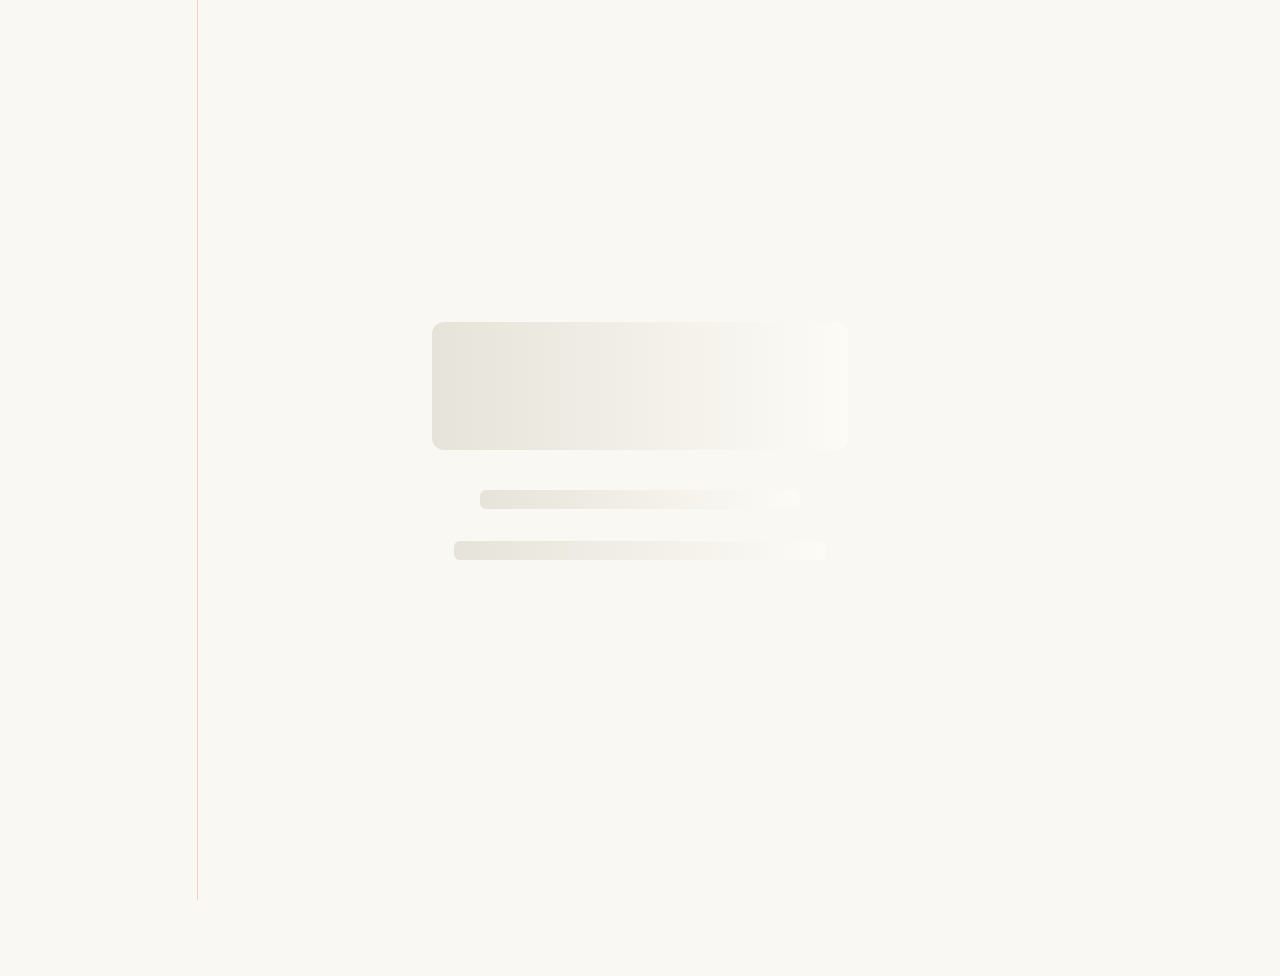
==== index.html @ f5a2da5c "Add files via upload" ====
<!doctype html>
<html lang="fr">
<head>
<meta charset="utf-8">
<meta name="viewport" content="width=device-width, initial-scale=1, viewport-fit=cover">
<title>District Tala-Tala — Statistiques</title>
<meta name="theme-color" content="#021c9d">
<meta name="description" content="Rapports et statistiques du district de Tala-Tala, champ apostolique de Kinshasa-Centre 2">
<meta http-equiv="Content-Security-Policy" content="default-src 'self'; script-src 'self' 'unsafe-inline'; style-src 'self' 'unsafe-inline'; img-src 'self' data: blob:; font-src 'self'; connect-src 'self' https://kpdyowuhxekajsbnormp.supabase.co; object-src 'none'; base-uri 'self'; form-action 'self'">
<link rel="manifest" href="manifest.webmanifest">
<link rel="icon" href="icons/icon-192.png" type="image/png">
<link rel="apple-touch-icon" href="icons/apple-touch-icon.png">
<link rel="stylesheet" href="styles.css">
</head>
<body>
<div id="app">
  <main class="center" aria-busy="true">
    <div class="skeleton hero" style="width:min(26rem,90vw);margin-bottom:1rem;"></div>
    <div class="skeleton line" style="width:min(20rem,80vw);"></div>
    <div class="skeleton line short"></div>
  </main>
</div>
<div id="toast" class="toast" role="status" aria-live="polite"></div>
<noscript><p style="padding:1rem">Cette application nécessite JavaScript.</p></noscript>

<script defer src="config.js"></script>
<script defer src="js/stats.js"></script>
<script defer src="js/chart.js"></script>
<script defer src="js/schedule.js"></script>
<script defer src="js/pdf.js"></script>
<script defer src="js/api.js"></script>
<script defer src="js/store.js"></script>
<script defer src="js/ui.js"></script>
<script defer src="js/data.js"></script>
<script defer src="js/app.js"></script>

<script>
  window.__loadPdfLib = function () {
    if (window.PDFLib) return Promise.resolve(window.PDFLib);
    return new Promise((resolve, reject) => {
      const s = document.createElement('script');
      s.src = 'vendor/pdf-lib.min.js';
      s.onload = () => resolve(window.PDFLib);
      s.onerror = reject;
      document.head.appendChild(s);
    });
  };
</script>
</body>
</html>
---- styles.css ----
/* ==========================================================================
   District de Tala-Tala — identité « Registre Vivant » (v16)
   Refonte : papier chaud, filets sérifs, cachet, graphs SVG.
   Corrections P0/P1 : focus visible, contraste, typographie sobre, skeletons.
   ========================================================================== */

:root {
  /* Fonds — papier chaud au lieu de bleu froid */
  --paper: #faf8f2;
  --card: #ffffff;
  --card-tint: #fdfbf6;

  /* Encre */
  --ink: #0b1a3f;
  --ink-2: #2a3758;
  --muted: #5e6a85;

  /* Marque */
  --navy: #021c9d;
  --navy-deep: #040a24;
  --sky: #009bfe;
  --sky-soft: #e6f4ff;
  --red: #d4001f;

  /* Filets chauds */
  --rule: #e6e3da;
  --rule-strong: #c9c5b8;
  --rule-margin: #d97a7a;

  /* États */
  --good: #0f6b3a; --good-bg: #e4f4eb;
  --warn: #8a4b00; --warn-bg: #fcefd6;
  --bad: #b3001b; --bad-bg: #fde5e8;
  --info: #0b3a9e; --info-bg: #e2ebff;

  --serif: "Noto Serif", "Droid Serif", Georgia, "Times New Roman", serif;
  --sans: "Noto Sans", Roboto, system-ui, -apple-system, "Segoe UI", sans-serif;

  --r: 6px;
  --r-lg: 12px;
  --focus: 0 0 0 3px rgba(0, 155, 254, .55);
  --lift: 0 1px 0 rgba(12, 22, 56, .04), 0 14px 32px -18px rgba(2, 28, 157, .28);
  --stamp: rgba(2, 28, 157, 0.85);
  color-scheme: light;
}

@media (prefers-color-scheme: dark) {
  :root:not([data-theme="light"]) {
    --paper: #0a0c18;
    --card: #111528;
    --card-tint: #13182c;
    --ink: #eef2fc;
    --ink-2: #c5cee6;
    --muted: #9aa8c9;
    --navy: #1f44b8;
    --navy-deep: #040a24;
    --sky: #3fb3ff;
    --sky-soft: #152a44;
    --red: #ff5a5a;
    --rule: #1c2038;
    --rule-strong: #2c3350;
    --rule-margin: #8b3a3a;
    --good: #8ff0b4; --good-bg: #0f3223;
    --warn: #ffd27a; --warn-bg: #3a2a0c;
    --bad: #ff9aa6; --bad-bg: #3f1420;
    --info: #a9ccff; --info-bg: #13294f;
    --lift: none;
    color-scheme: dark;
  }
}

/* Contraste renforcé pour les utilisateurs qui le demandent */
@media (prefers-contrast: more) {
  :root { --rule: #b8b3a4; --rule-strong: #8a8474; --muted: #3a4260; }
  .card { border-width: 2px; }
  .btn { border-width: 2px; }
}

/* ---------- Base ---------- */
* { box-sizing: border-box; }
html, body { margin: 0; }

body {
  background: var(--paper);
  color: var(--ink);
  font: 16px/1.55 var(--sans);
  -webkit-font-smoothing: antialiased;
  padding-bottom: calc(76px + env(safe-area-inset-bottom, 0px));
}

h1, h2, h3 { margin: 0 0 .5rem; line-height: 1.2; text-wrap: balance; }
h1 { font: 600 2rem/1.15 var(--serif); letter-spacing: -.01em; }
h2 { font: 600 1.55rem/1.2 var(--serif); letter-spacing: -.005em; }
h3 { font: 600 1.05rem/1.3 var(--sans); margin-top: 1.1rem; }
p { margin: .25rem 0 .6rem; }

p, .kv .v, .ri-main strong, .hint {
  font-variant-numeric: oldstyle-nums proportional-nums;
}
table, .money strong, .num, .tile .num { font-variant-numeric: lining-nums tabular-nums; }

.muted { color: var(--muted); font-size: .92rem; }
.hint { color: var(--muted); font-size: .86rem; margin: .3rem 0 0; }
.box { background: var(--info-bg); border-radius: var(--r); padding: .7rem .9rem; border-left: 3px solid var(--navy); }
.box.good { background: var(--good-bg); border-left-color: var(--good); color: var(--ink); }
.foot { color: var(--muted); font-size: .85rem; text-align: center; max-width: 36rem; margin: 1.25rem auto 0; }
.sub { color: var(--muted); margin: 0 0 1.1rem; }

:focus-visible { outline: none; box-shadow: var(--focus); }
main:focus { outline: 2px dashed var(--sky); outline-offset: -8px; border-radius: 4px; }
main:focus:not(:focus-visible) { outline: none; }

.skip {
  position: absolute; left: -9999px; top: 0; z-index: 50;
  background: var(--navy); color: #fff; padding: .55rem .9rem;
  border-radius: 0 0 var(--r) 0; text-decoration: none; font-weight: 600;
}
.skip:focus { left: 0; outline: 3px solid var(--sky); outline-offset: 2px; }

.req { color: var(--red); font-weight: 700; }
.legend-note { color: var(--muted); font-size: .86rem; margin: .2rem 0 0; }

.sr-only {
  position: absolute !important;
  width: 1px; height: 1px;
  padding: 0; margin: -1px; overflow: hidden;
  clip: rect(0, 0, 0, 0); white-space: nowrap; border: 0;
}

/* ---------- En-tête ---------- */
header.top {
  position: sticky; top: 0; z-index: 5;
  background: var(--navy); color: #fff;
  display: flex; align-items: center; justify-content: space-between;
  gap: .6rem; flex-wrap: wrap;
  padding: .6rem max(16px, env(safe-area-inset-right, 0px)) .6rem max(16px, env(safe-area-inset-left, 0px));
  padding-top: calc(.6rem + env(safe-area-inset-top, 0px));
  box-shadow: 0 1px 0 rgba(255, 255, 255, .08), 0 6px 18px -12px rgba(2, 28, 157, .6);
}
.brand { display: flex; align-items: center; gap: .65rem; min-width: 0; }
.brand img { border-radius: 8px; background: #fff; padding: 2px; width: 36px; height: 36px; flex-shrink: 0; }
.brand span { font: 600 1.15rem/1.1 var(--serif); letter-spacing: .005em; white-space: nowrap; }
.brand span small { display: block; font: 400 .72rem/1.3 var(--sans); opacity: .78; letter-spacing: .01em; }
.login-logo { display: block; width: min(13rem, 70%); height: auto; margin: 0 0 1.25rem; background: #fff; border-radius: var(--r-lg); padding: .5rem; }
.top-right { display: flex; align-items: center; gap: .35rem; flex-wrap: wrap; }
header.top .btn.ghost { color: #fff; border-color: rgba(255, 255, 255, .42); background: transparent; }
header.top .btn.ghost:hover { background: rgba(255, 255, 255, .1); }
.pill { font-size: .74rem; font-weight: 600; padding: .2rem .6rem; border-radius: 999px; background: rgba(255, 255, 255, .14); display: inline-flex; align-items: center; gap: .35rem; }
.pill::before { content: ""; width: .5rem; height: .5rem; border-radius: 50%; background: #7dffb0; }
.pill.off { background: #ffe9a8; color: #4d3200; }
.pill.off::before { background: #b87300; }

/* ---------- Structure ---------- */
main {
  max-width: 60rem; margin: 0 auto;
  padding: 1rem max(16px, env(safe-area-inset-right, 0px)) 1.25rem max(16px, env(safe-area-inset-left, 0px));
  display: flex; flex-direction: column; gap: 1rem;
  position: relative;
}
main.center { min-height: 100vh; justify-content: center; align-items: center; }

@media (min-width: 900px) {
  main::before {
    content: "";
    position: absolute;
    top: 0; bottom: 0;
    left: calc(50% - 30rem + 2.3rem);
    width: 1px;
    background: var(--rule-margin);
    opacity: .3;
    pointer-events: none;
  }
}

.card {
  background: var(--card);
  border: 1px solid var(--rule);
  border-radius: var(--r-lg);
  padding: 1.1rem 1.15rem;
  box-shadow: var(--lift);
  min-width: 0;
  position: relative;
}
.card.alert { border-color: var(--warn); background: var(--warn-bg); box-shadow: none; }
.card.login { width: min(26rem, 100%); border: none; box-shadow: none; background: transparent; padding: 0; }

.title-row {
  display: flex; align-items: flex-end; justify-content: space-between;
  gap: .6rem; flex-wrap: wrap;
  border-bottom: 1px solid var(--rule);
  padding-bottom: .6rem;
}
.title-row h2 { margin: 0; }
.chips { display: flex; gap: .4rem; flex-wrap: wrap; }
.row { display: flex; gap: .55rem; flex-wrap: wrap; }
.row.end { justify-content: flex-end; }

/* ---------- Boutons ---------- */
.btn {
  font: 600 .95rem/1 var(--sans);
  min-height: 46px; padding: .7rem 1.05rem;
  border-radius: var(--r);
  border: 1px solid var(--rule-strong);
  background: var(--card); color: var(--ink);
  cursor: pointer;
  transition: background .15s ease, border-color .15s ease, color .15s ease,
              transform .1s ease, box-shadow .15s ease;
}
.btn:hover { border-color: var(--navy); color: var(--navy); }
.btn:active { transform: translateY(1px); }
.btn.small { min-height: 38px; padding: .45rem .75rem; font-size: .88rem; }
.btn.primary { background: var(--navy); border-color: var(--navy); color: #fff; }
.btn.primary:hover { background: var(--navy-deep); border-color: var(--navy-deep); color: #fff; }
@media (prefers-color-scheme: dark) {
  :root:not([data-theme="light"]) .btn.primary:hover { background: #5585e6; border-color: #5585e6; }
}
.btn.warn { background: var(--warn-bg); border-color: var(--warn); color: var(--warn); }
.btn.danger { background: var(--bad); border-color: var(--bad); color: #fff; }
.btn.danger:hover { color: #fff; filter: brightness(1.08); }
.btn.ghost { background: transparent; border-color: transparent; color: var(--navy); }
.btn.ghost:hover { background: var(--info-bg); border-color: transparent; color: var(--navy); }
@media (prefers-color-scheme: dark) {
  :root:not([data-theme="light"]) .btn.ghost { color: var(--sky); }
  :root:not([data-theme="light"]) .btn.ghost:hover { background: rgba(63, 179, 255, .12); color: var(--sky); }
}
.btn.block { width: 100%; }
.btn:disabled { opacity: .5; cursor: default; }

.linklike {
  background: none; border: none; color: var(--navy);
  font: 600 .95rem var(--sans); padding: .5rem 0;
  cursor: pointer; text-align: left; text-decoration: underline;
  text-underline-offset: 3px;
}
@media (prefers-color-scheme: dark) { :root:not([data-theme="light"]) .linklike { color: var(--sky); } }
.linklike.back {
  text-decoration: none; display: inline-flex; align-items: center;
  gap: .35rem; color: var(--muted); font-weight: 500;
}
.linklike.back:hover { color: var(--navy); }
.linklike.back::before {
  content: ""; width: .5rem; height: .5rem;
  border-left: 2px solid currentColor; border-bottom: 2px solid currentColor;
  transform: rotate(45deg); margin-right: .3rem;
}

/* ---------- Formulaires ---------- */
.field { display: flex; flex-direction: column; gap: .3rem; margin-bottom: .85rem; min-width: 0; }
.field[hidden] { display: none; }
label, legend { font-weight: 600; font-size: .9rem; color: var(--ink-2); }
input, select, textarea {
  font: 400 1rem/1.4 var(--sans);
  padding: .6rem .7rem;
  border: 1px solid var(--rule-strong);
  border-radius: var(--r);
  background: var(--card); color: var(--ink);
  width: 100%; min-height: 46px; min-width: 0;
  transition: border-color .15s ease, box-shadow .15s ease;
  font-variant-numeric: lining-nums tabular-nums;
}
input:hover, select:hover, textarea:hover { border-color: var(--muted); }
input:focus, select:focus, textarea:focus { border-color: var(--sky); outline: none; box-shadow: var(--focus); }
input::placeholder, textarea::placeholder { color: #7a86a3; }
fieldset { border: none; border-top: 1px solid var(--rule); padding: .8rem 0 .2rem; margin: 0 0 .9rem; min-width: 0; }
fieldset legend { padding: 0; margin-bottom: .45rem; }
.grid2 { display: grid; grid-template-columns: repeat(auto-fit, minmax(10.5rem, 1fr)); gap: .2rem .8rem; }
.subrow { display: grid; grid-template-columns: repeat(auto-fit, minmax(8rem, 1fr)) auto; gap: .45rem; margin-bottom: .5rem; align-items: center; }
.filters { display: grid; grid-template-columns: repeat(auto-fit, minmax(11rem, 1fr)); gap: .4rem .7rem; }
.filters .field { margin-bottom: 0; }
.actions { display: flex; gap: .55rem; flex-wrap: wrap; margin-top: .6rem; }
.actions .btn { flex: 1 1 10rem; }
.msg { padding: .6rem .8rem; border-radius: var(--r); background: var(--info-bg); font-size: .95rem; }
.msg.good { background: var(--good-bg); }
.msg.bad { background: var(--bad-bg); }
.error { color: var(--bad); font-size: .9rem; }

/* ---------- Formulaire d'activité ---------- */
.form-head { display: flex; flex-direction: column; gap: .2rem; border-bottom: 1px solid var(--rule); padding-bottom: .7rem; margin-bottom: .4rem; }
.form-head h2 { margin: 0; }
.form-section { border-top: 1px solid var(--rule); padding-top: 1rem; margin-top: .8rem; display: flex; flex-direction: column; }
.form-sec-head { display: flex; align-items: baseline; gap: .6rem; margin-bottom: .75rem; }
.form-sec-head h3 { margin: 0; font: 600 1.15rem/1.2 var(--serif); color: var(--ink); }
.step-no { font: 600 1.35rem/1 var(--serif); color: var(--navy); min-width: 1.1rem; font-variant-numeric: lining-nums; }
@media (prefers-color-scheme: dark) { :root:not([data-theme="light"]) .step-no { color: var(--sky); } }
.form-actions {
  position: sticky; bottom: calc(70px + env(safe-area-inset-bottom, 0px));
  background: var(--card); margin: .8rem -1.15rem -1.1rem;
  padding: .8rem 1.15rem;
  border-top: 1px solid var(--rule);
  border-radius: 0 0 var(--r-lg) var(--r-lg);
  z-index: 4;
}
.form-actions .btn { flex: 1 1 9rem; }
.card.form { padding-bottom: 0; }

.form-progress { margin: 0 0 .6rem; }
.form-progress ol {
  display: flex; gap: .35rem; list-style: none; padding: 0; margin: 0;
}
.form-progress li {
  flex: 1; font-size: .72rem; color: var(--muted);
  padding-top: .4rem;
  border-top: 3px solid var(--rule);
  transition: border-color .2s ease, color .2s ease;
}
.form-progress li[aria-current="step"] {
  color: var(--navy); font-weight: 700; border-top-color: var(--navy);
}
.form-progress li.done { color: var(--ink-2); border-top-color: var(--sky); }
@media (max-width: 560px) {
  .form-progress li { font-size: 0; overflow: hidden; text-overflow: ellipsis; }
  .form-progress li::after { content: attr(data-num); font-size: .72rem; }
}

/* ---------- États ---------- */
.chip { display: inline-flex; align-items: center; gap: .4rem; font-size: .8rem; font-weight: 600; white-space: nowrap; color: var(--muted); padding: 0; background: none; }
.chip::before { content: ""; width: .48rem; height: .48rem; border-radius: 50%; background: currentColor; flex-shrink: 0; }
.chip.good { color: var(--good); }
.chip.warn { color: var(--warn); }
.chip.bad { color: var(--bad); }
.chip.info { color: var(--info); }
@media (prefers-color-scheme: dark) { :root:not([data-theme="light"]) .chip.info { color: #9cc6ff; } }

/* ---------- Listes ---------- */
.list { display: flex; flex-direction: column; border-top: 1px solid var(--rule); }
.row-item {
  display: flex; justify-content: space-between; gap: 1rem;
  text-align: left; width: 100%; font: inherit; color: inherit;
  background: transparent; border: none;
  border-bottom: 1px solid var(--rule);
  border-radius: 0;
  padding: .95rem .5rem; margin: 0 -.5rem;
  cursor: pointer; align-items: flex-start;
  transition: background .15s ease;
}
.row-item:hover { background: var(--card-tint); }
.row-item.static { cursor: default; }
.row-item.static:hover { background: transparent; }
.ri-main { display: flex; flex-direction: column; min-width: 0; gap: .1rem; }
.ri-main strong { font-weight: 600; font-size: 1.02rem; }
.ri-side { display: flex; flex-direction: column; gap: .3rem; align-items: flex-end; flex-shrink: 0; }

/* ---------- Accueil ---------- */
.hero {
  background: var(--navy); color: #fff;
  margin: -1rem calc(-1 * max(16px, env(safe-area-inset-right, 0px))) 0 calc(-1 * max(16px, env(safe-area-inset-left, 0px)));
  padding: 1.6rem max(16px, env(safe-area-inset-right, 0px)) 1.4rem max(16px, env(safe-area-inset-left, 0px));
  animation: rise .55s cubic-bezier(.2, .7, .2, 1) both;
}
.hero h2 { color: #fff; font-size: 1.85rem; margin: 0; }
.hero .muted { color: rgba(255, 255, 255, .78); margin: .15rem 0 0; }
.hero .month { font: 400 1rem/1.4 var(--sans); color: rgba(255, 255, 255, .85); margin: 1.2rem 0 .1rem; }
@keyframes rise { from { opacity: 0; transform: translateY(8px); } to { opacity: 1; transform: none; } }

.hero h2.welcome-dropcap::first-letter {
  float: left;
  font: 700 3.2rem/0.85 var(--serif);
  color: #fff;
  margin: .15rem .4rem 0 0;
}

.money {
  display: grid; grid-template-columns: repeat(auto-fit, minmax(10rem, 1fr));
  margin-top: .9rem;
  border-top: 1px solid rgba(255, 255, 255, .22);
}
.money > div { padding: .85rem 0 .2rem; border-right: 1px solid rgba(255, 255, 255, .16); padding-right: .8rem; }
.money > div:last-child { border-right: none; }
.money .lbl { display: block; color: rgba(255, 255, 255, .78); font-size: .84rem; margin-bottom: .15rem; }
.money strong { font: 600 1.7rem/1.1 var(--serif); letter-spacing: -.01em; }

/* ---------- Chiffres / tuiles ---------- */
.tiles { display: flex; flex-direction: column; border-top: 1px solid var(--rule); }
.tile {
  font: inherit; color: inherit; background: transparent;
  border: none; border-bottom: 1px solid var(--rule); border-radius: 0;
  padding: .85rem .5rem; margin: 0 -.5rem;
  display: flex; flex-direction: row; justify-content: space-between;
  align-items: baseline; gap: 1rem; cursor: pointer; text-align: left;
  transition: background .15s ease;
}
.tile:hover { background: var(--card-tint); }
.tile .num { font: 600 1.6rem/1 var(--serif); color: var(--navy); order: 2; }
@media (prefers-color-scheme: dark) { :root:not([data-theme="light"]) .tile .num { color: var(--sky); } }
.tile .lbl { color: var(--ink-2); font-size: 1rem; order: 1; }

/* ---------- Fiche ---------- */
.kv { display: grid; grid-template-columns: minmax(8.5rem, 11rem) 1fr; gap: .8rem; padding: .55rem 0; border-bottom: 1px solid var(--rule); }
.kv:last-child { border-bottom: none; }
.kv .k { color: var(--muted); font-size: .92rem; }
.kv .v { min-width: 0; overflow-wrap: anywhere; }
.card h3 { font: 600 1.1rem/1.2 var(--serif); margin: 0 0 .5rem; }

.card.is-validated { position: relative; }
.card.is-validated .stamp {
  position: absolute;
  top: 1rem; right: 1rem;
  width: 5rem; height: 5rem;
  transform: rotate(-12deg);
  opacity: .82;
  mix-blend-mode: multiply;
  pointer-events: none;
  color: var(--navy);
}
@media (prefers-color-scheme: dark) {
  :root:not([data-theme="light"]) .card.is-validated .stamp {
    color: var(--sky); opacity: .7; mix-blend-mode: screen;
  }
}

/* ---------- Tableaux ---------- */
.tabs { display: flex; gap: .4rem; flex-wrap: wrap; border-bottom: 1px solid var(--rule); padding-bottom: .6rem; }
.tabs button {
  font: 600 .9rem var(--sans);
  padding: .45rem .85rem;
  border-radius: 999px; border: 1px solid var(--rule-strong);
  background: var(--card); color: var(--ink-2);
  cursor: pointer; min-height: 40px;
  transition: background .15s ease, color .15s ease, border-color .15s ease;
}
.tabs button.active { background: var(--navy); border-color: var(--navy); color: #fff; }
.tabs button:hover { border-color: var(--navy); }
.scroll { overflow-x: auto; -webkit-overflow-scrolling: touch; }
table { border-collapse: collapse; width: 100%; font-size: .93rem; }
th, td { padding: .6rem .6rem; border-bottom: 1px solid var(--rule); text-align: right; white-space: nowrap; }
th { font-weight: 600; }
thead th { color: var(--muted); font-size: .8rem; font-weight: 600; border-bottom: 1px solid var(--rule-strong); }
th:first-child, td:first-child { text-align: left; white-space: normal; }
tr.total th, tr.total td { border-top: 2px solid var(--navy); border-bottom: none; font: 600 1rem var(--serif); padding-top: .8rem; }

/* ---------- Graphiques SVG ---------- */
.charts {
  display: grid;
  grid-template-columns: 1fr;
  gap: 1rem;
}
.chart-card {
  background: var(--card);
  border: 1px solid var(--rule);
  border-radius: var(--r-lg);
  padding: 1rem 1.15rem;
  box-shadow: var(--lift);
}
.chart-card h3 {
  font: 600 1.15rem/1.2 var(--serif);
  margin: 0 0 .25rem;
  color: var(--ink);
}
.chart-card .chart-sub {
  color: var(--muted);
  font-size: .84rem;
  margin: 0 0 .75rem;
}
.chart-line, .chart-bar, .chart-stack {
  width: 100%;
  height: auto;
  display: block;
}
.chart-line text, .chart-bar text, .chart-stack text {
  font-family: var(--sans);
}
.chart-line text.axis, .chart-bar text.axis {
  fill: var(--muted);
  font-family: var(--serif);
}
.chart-legend {
  list-style: none; padding: 0; margin: .6rem 0 0;
  display: flex; flex-wrap: wrap; gap: .9rem;
  font-size: .84rem; color: var(--ink-2);
}
.chart-legend li { display: inline-flex; align-items: center; gap: .4rem; }
.chart-legend li span {
  display: inline-block; width: .8rem; height: .8rem;
  border-radius: 2px;
}
@media (min-width: 900px) {
  .charts.two { grid-template-columns: 1fr 1fr; }
}

/* ---------- Squelettes ---------- */
.skeleton {
  background: linear-gradient(90deg, var(--rule) 0%, var(--card-tint) 50%, var(--rule) 100%);
  background-size: 200% 100%;
  animation: shimmer 1.4s infinite linear;
  border-radius: var(--r);
}
@keyframes shimmer { to { background-position: -200% 0; } }
.skeleton.hero { height: 8rem; border-radius: var(--r-lg); }
.skeleton.line { height: 1.2rem; margin: .5rem 0; }
.skeleton.line.short { width: 40%; }
.skeleton.list-item { height: 3rem; margin-bottom: .5rem; }

/* ---------- États vides ---------- */
.empty {
  padding: 2.5rem 1rem;
  text-align: center;
  border-top: 1px solid var(--rule);
  border-bottom: 1px solid var(--rule);
}
.empty-quote {
  font: 400 1.35rem/1.35 var(--serif);
  font-style: italic;
  color: var(--ink-2);
  max-width: 28rem;
  margin: 0 auto .8rem;
}
.empty-sub {
  color: var(--muted);
  font-size: .95rem;
  margin: 0 auto 1rem;
  max-width: 30rem;
}
.empty .btn { margin-top: .3rem; }

/* ---------- Navigation basse ---------- */
nav.bottom {
  position: fixed; bottom: 0; left: 0; right: 0;
  background: var(--card); border-top: 1px solid var(--rule);
  display: flex; justify-content: center; gap: .1rem; z-index: 6;
  padding: .2rem max(6px, env(safe-area-inset-right, 0px)) calc(.2rem + env(safe-area-inset-bottom, 0px)) max(6px, env(safe-area-inset-left, 0px));
  box-shadow: 0 -10px 24px -22px rgba(2, 28, 157, .5);
}
nav.bottom button {
  flex: 1 1 0; max-width: 9.5rem;
  font: 500 .72rem/1.15 var(--sans);
  display: flex; flex-direction: column; align-items: center; justify-content: center;
  gap: .2rem; background: none; border: none; color: var(--muted);
  padding: .55rem .1rem .45rem; min-height: 52px; cursor: pointer;
  position: relative; border-radius: 0;
  transition: color .15s ease;
}
nav.bottom button::before {
  content: ""; position: absolute; top: -1px; left: 28%; right: 28%;
  height: 3px; border-radius: 0 0 3px 3px; background: transparent;
  transition: background .2s ease;
}
nav.bottom button.active { color: var(--navy); font-weight: 700; }
nav.bottom button.active::before { background: var(--navy); }
@media (prefers-color-scheme: dark) {
  :root:not([data-theme="light"]) nav.bottom button.active { color: var(--sky); }
  :root:not([data-theme="light"]) nav.bottom button.active::before { background: var(--sky); }
}
nav.bottom .ni { display: block; line-height: 0; }
nav.bottom button.active .ni svg { stroke-width: 2.2; }

/* ---------- Mot de passe ---------- */
.pw-wrap { display: flex; gap: .4rem; align-items: stretch; }
.pw-wrap input { flex: 1 1 auto; min-width: 0; }
.pw-toggle {
  min-height: 46px; padding: 0 .75rem; border-radius: var(--r);
  border: 1px solid var(--rule-strong); background: var(--card); color: var(--navy);
  font: 600 .86rem var(--sans); cursor: pointer; white-space: nowrap;
}
@media (prefers-color-scheme: dark) { :root:not([data-theme="light"]) .pw-toggle { color: var(--sky); } }
.pw-toggle:hover { border-color: var(--navy); }

/* ---------- Superpositions ---------- */
.overlay { position: fixed; inset: 0; background: rgba(4, 10, 36, .6); display: flex; align-items: center; justify-content: center; padding: 1rem; z-index: 20; }
.dialog {
  background: var(--card); color: var(--ink);
  border-radius: var(--r-lg); padding: 1.2rem;
  width: min(28rem, 100%); display: flex; flex-direction: column; gap: .75rem;
  border: 1px solid var(--rule);
  box-shadow: 0 30px 60px -20px rgba(2, 28, 157, .5);
}
.dialog p { font: 400 1.02rem/1.5 var(--sans); margin: 0; }
.toast {
  position: fixed; left: 50%; bottom: calc(86px + env(safe-area-inset-bottom, 0px));
  transform: translate(-50%, 16px); opacity: 0; pointer-events: none;
  background: var(--navy-deep); color: #fff;
  padding: .7rem 1.1rem; border-radius: var(--r);
  max-width: min(92vw, 28rem);
  z-index: 30;
  transition: opacity .2s ease, transform .2s cubic-bezier(.34, 1.56, .64, 1);
  box-shadow: 0 14px 30px -12px rgba(2, 28, 157, .6);
  font-size: .95rem;
}
.toast.show { opacity: 1; transform: translate(-50%, 0); }
.toast.bad { background: var(--bad); }
.toast.good { background: #0d5c35; color: #fff; }

/* ---------- Connexion ---------- */
.auth { min-height: 100vh; width: 100%; display: flex; flex-direction: column; }
.auth-brand {
  background: var(--navy); color: #fff;
  padding: 2.2rem 1.5rem 1.8rem;
  display: flex; flex-direction: column; align-items: flex-start;
}
.auth-brand .login-logo { margin: 0 0 1.2rem; }
.auth-brand h1 { color: #fff; font-size: 1.9rem; margin: 0; }
.auth-brand .place { margin: .35rem 0 0; font-size: .98rem; color: rgba(255, 255, 255, .84); }
.auth-form { padding: 1.6rem 1.5rem 1.4rem; display: flex; flex-direction: column; align-items: center; flex: 1; }
.auth-form .card.login { width: min(26rem, 100%); }
.auth-form .card.login h2 { font-size: 1.35rem; margin: 0 0 .25rem; }

@media (min-width: 900px) {
  .auth { flex-direction: row; }
  .auth-brand { flex: 0 0 44%; justify-content: center; padding: 3rem 4rem; min-height: 100vh; }
  .auth-brand h1 { font-size: 2.6rem; }
  .auth-brand .login-logo { width: 15rem; }
  .auth-form { flex: 1; justify-content: center; padding: 3rem 2rem; }
}

/* ---------- Grand écran ---------- */
@media (min-width: 900px) {
  h1 { font-size: 2.4rem; }
  h2 { font-size: 1.8rem; }
  .hero h2 { font-size: 2.3rem; }
  main { padding-top: 1.6rem; }
  .hero { padding-top: 2.2rem; padding-bottom: 1.8rem; }
  .money strong { font-size: 2.2rem; }
  .row-item { padding: 1.05rem .6rem; }
  .hero {
    margin-left: calc(50% - 50vw);
    margin-right: calc(50% - 50vw);
    padding-left: calc(50vw - 29rem);
    padding-right: calc(50vw - 29rem);
  }
}

@media (max-width: 560px) {
  .brand span small { display: none; }
  .money { grid-template-columns: 1fr; }
  .money > div {
    border-right: none; padding: .7rem 0 .6rem;
    border-bottom: 1px solid rgba(255, 255, 255, .16);
    display: flex; justify-content: space-between; align-items: baseline; gap: 1rem;
  }
  .money > div:last-child { border-bottom: none; }
  .money .lbl { margin: 0; }
  .money strong { font-size: 1.45rem; }
}

/* ---------- Impression ---------- */
@media print {
  header.top, nav.bottom, .actions, .filters, .toast { display: none !important; }
  body { background: #fff; color: #000; padding: 0; }
  .card { border: none; box-shadow: none; }
}

/* ---------- Réduction des animations ---------- */
@media (prefers-reduced-motion: reduce) {
  *, *::before, *::after {
    animation-duration: .01ms !important;
    animation-iteration-count: 1 !important;
    transition-duration: .01ms !important;
  }
  .hero { animation: none; }
  .skeleton { animation: none; background: var(--rule); }
}
/* ---- v16 : rappel du service divin (accueil des communautés) ---- */
.card.service { border-left: 4px solid var(--navy); }
.card.service h3 { margin: 0 0 .25rem; }
.card.service p { margin: 0 0 .75rem; }
.card.service.ok { border-left-color: var(--good); background: var(--good-bg); }
.card.service.ok p { margin: 0; }
.card.service.late { border-left-color: var(--bad); background: var(--bad-bg); }
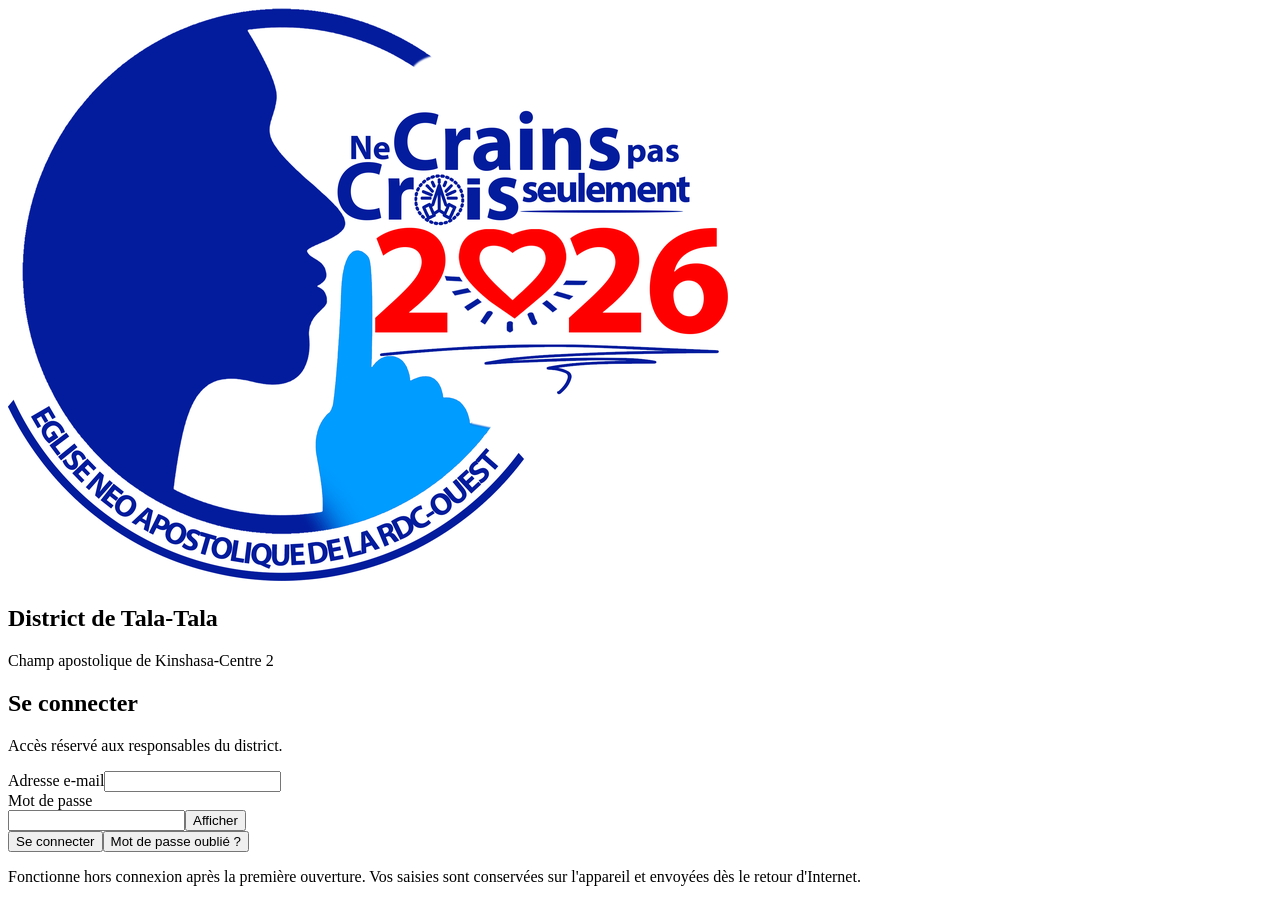
==== commit 871879ee: "Update index.html" ====
--- a/index.html
+++ b/index.html
@@ -8,9 +8,9 @@
 <meta name="description" content="Rapports et statistiques du district de Tala-Tala, champ apostolique de Kinshasa-Centre 2">
 <meta http-equiv="Content-Security-Policy" content="default-src 'self'; script-src 'self' 'unsafe-inline'; style-src 'self' 'unsafe-inline'; img-src 'self' data: blob:; font-src 'self'; connect-src 'self' https://kpdyowuhxekajsbnormp.supabase.co; object-src 'none'; base-uri 'self'; form-action 'self'">
 <link rel="manifest" href="manifest.webmanifest">
-<link rel="icon" href="icons/icon-192.png" type="image/png">
-<link rel="apple-touch-icon" href="icons/apple-touch-icon.png">
-<link rel="stylesheet" href="styles.css">
+<link rel="icon" href="icônes/icône-192.png" type="image/png">
+<link rel="apple-touch-icon" href="icônes/icône-touch-apple.png">
+<link rel="stylesheet" href="CSS/styles.css">
 </head>
 <body>
 <div id="app">
@@ -25,13 +25,13 @@
 
 <script defer src="config.js"></script>
 <script defer src="js/stats.js"></script>
-<script defer src="js/chart.js"></script>
-<script defer src="js/schedule.js"></script>
+<script defer src="js/graphique.js"></script>
+<script defer src="js/programme.js"></script>
 <script defer src="js/pdf.js"></script>
 <script defer src="js/api.js"></script>
 <script defer src="js/store.js"></script>
 <script defer src="js/ui.js"></script>
-<script defer src="js/data.js"></script>
+<script defer src="js/données.js"></script>
 <script defer src="js/app.js"></script>
 
 <script>
@@ -39,7 +39,7 @@
     if (window.PDFLib) return Promise.resolve(window.PDFLib);
     return new Promise((resolve, reject) => {
       const s = document.createElement('script');
-      s.src = 'vendor/pdf-lib.min.js';
+      s.src = 'pdf-lib.min.js';
       s.onload = () => resolve(window.PDFLib);
       s.onerror = reject;
       document.head.appendChild(s);
@@ -47,4 +47,4 @@
   };
 </script>
 </body>
-</html>+</html>
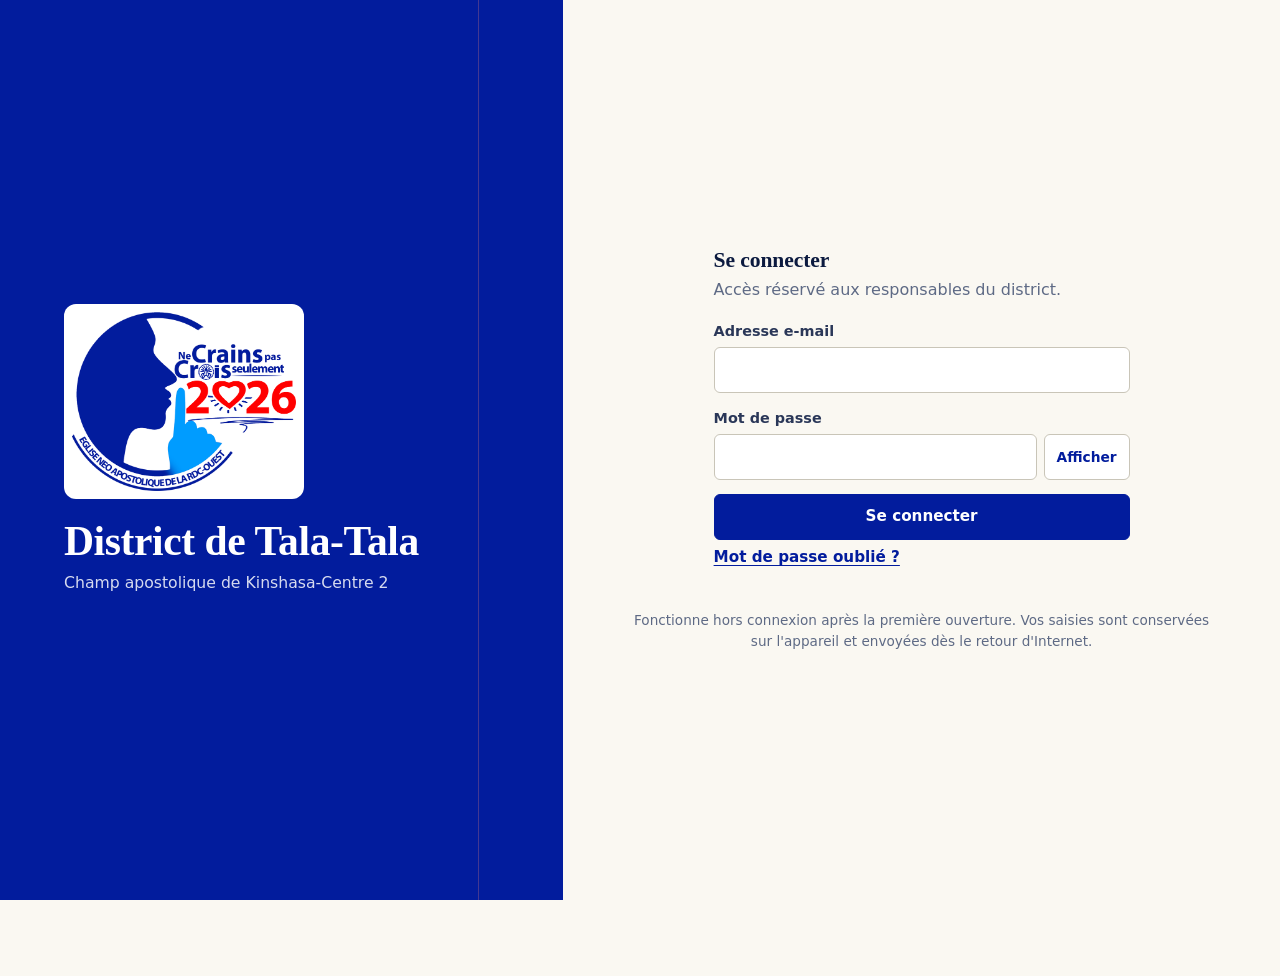
==== commit e5ca99e7: "V16 : rappel des services divins, reçu territorial unique, salutation, corrections Co-Authored-By: C" ====
--- a/index.html
+++ b/index.html
@@ -8,9 +8,9 @@
 <meta name="description" content="Rapports et statistiques du district de Tala-Tala, champ apostolique de Kinshasa-Centre 2">
 <meta http-equiv="Content-Security-Policy" content="default-src 'self'; script-src 'self' 'unsafe-inline'; style-src 'self' 'unsafe-inline'; img-src 'self' data: blob:; font-src 'self'; connect-src 'self' https://kpdyowuhxekajsbnormp.supabase.co; object-src 'none'; base-uri 'self'; form-action 'self'">
 <link rel="manifest" href="manifest.webmanifest">
-<link rel="icon" href="icônes/icône-192.png" type="image/png">
-<link rel="apple-touch-icon" href="icônes/icône-touch-apple.png">
-<link rel="stylesheet" href="CSS/styles.css">
+<link rel="icon" href="icons/icon-192.png" type="image/png">
+<link rel="apple-touch-icon" href="icons/apple-touch-icon.png">
+<link rel="stylesheet" href="styles.css">
 </head>
 <body>
 <div id="app">
@@ -25,13 +25,13 @@
 
 <script defer src="config.js"></script>
 <script defer src="js/stats.js"></script>
-<script defer src="js/graphique.js"></script>
-<script defer src="js/programme.js"></script>
+<script defer src="js/chart.js"></script>
+<script defer src="js/schedule.js"></script>
 <script defer src="js/pdf.js"></script>
 <script defer src="js/api.js"></script>
 <script defer src="js/store.js"></script>
 <script defer src="js/ui.js"></script>
-<script defer src="js/données.js"></script>
+<script defer src="js/data.js"></script>
 <script defer src="js/app.js"></script>
 
 <script>
@@ -39,7 +39,7 @@
     if (window.PDFLib) return Promise.resolve(window.PDFLib);
     return new Promise((resolve, reject) => {
       const s = document.createElement('script');
-      s.src = 'pdf-lib.min.js';
+      s.src = 'vendor/pdf-lib.min.js';
       s.onload = () => resolve(window.PDFLib);
       s.onerror = reject;
       document.head.appendChild(s);
@@ -47,4 +47,4 @@
   };
 </script>
 </body>
-</html>
+</html>
--- a/styles.css
+++ b/styles.css
@@ -0,0 +1,657 @@
+/* ==========================================================================
+   District de Tala-Tala — identité « Registre Vivant » (v16)
+   Refonte : papier chaud, filets sérifs, cachet, graphs SVG.
+   Corrections P0/P1 : focus visible, contraste, typographie sobre, skeletons.
+   ========================================================================== */
+
+:root {
+  /* Fonds — papier chaud au lieu de bleu froid */
+  --paper: #faf8f2;
+  --card: #ffffff;
+  --card-tint: #fdfbf6;
+
+  /* Encre */
+  --ink: #0b1a3f;
+  --ink-2: #2a3758;
+  --muted: #5e6a85;
+
+  /* Marque */
+  --navy: #021c9d;
+  --navy-deep: #040a24;
+  --sky: #009bfe;
+  --sky-soft: #e6f4ff;
+  --red: #d4001f;
+
+  /* Filets chauds */
+  --rule: #e6e3da;
+  --rule-strong: #c9c5b8;
+  --rule-margin: #d97a7a;
+
+  /* États */
+  --good: #0f6b3a; --good-bg: #e4f4eb;
+  --warn: #8a4b00; --warn-bg: #fcefd6;
+  --bad: #b3001b; --bad-bg: #fde5e8;
+  --info: #0b3a9e; --info-bg: #e2ebff;
+
+  --serif: "Noto Serif", "Droid Serif", Georgia, "Times New Roman", serif;
+  --sans: "Noto Sans", Roboto, system-ui, -apple-system, "Segoe UI", sans-serif;
+
+  --r: 6px;
+  --r-lg: 12px;
+  --focus: 0 0 0 3px rgba(0, 155, 254, .55);
+  --lift: 0 1px 0 rgba(12, 22, 56, .04), 0 14px 32px -18px rgba(2, 28, 157, .28);
+  --stamp: rgba(2, 28, 157, 0.85);
+  color-scheme: light;
+}
+
+@media (prefers-color-scheme: dark) {
+  :root:not([data-theme="light"]) {
+    --paper: #0a0c18;
+    --card: #111528;
+    --card-tint: #13182c;
+    --ink: #eef2fc;
+    --ink-2: #c5cee6;
+    --muted: #9aa8c9;
+    --navy: #1f44b8;
+    --navy-deep: #040a24;
+    --sky: #3fb3ff;
+    --sky-soft: #152a44;
+    --red: #ff5a5a;
+    --rule: #1c2038;
+    --rule-strong: #2c3350;
+    --rule-margin: #8b3a3a;
+    --good: #8ff0b4; --good-bg: #0f3223;
+    --warn: #ffd27a; --warn-bg: #3a2a0c;
+    --bad: #ff9aa6; --bad-bg: #3f1420;
+    --info: #a9ccff; --info-bg: #13294f;
+    --lift: none;
+    color-scheme: dark;
+  }
+}
+
+/* Contraste renforcé pour les utilisateurs qui le demandent */
+@media (prefers-contrast: more) {
+  :root { --rule: #b8b3a4; --rule-strong: #8a8474; --muted: #3a4260; }
+  .card { border-width: 2px; }
+  .btn { border-width: 2px; }
+}
+
+/* ---------- Base ---------- */
+* { box-sizing: border-box; }
+html, body { margin: 0; }
+
+body {
+  background: var(--paper);
+  color: var(--ink);
+  font: 16px/1.55 var(--sans);
+  -webkit-font-smoothing: antialiased;
+  padding-bottom: calc(76px + env(safe-area-inset-bottom, 0px));
+}
+
+h1, h2, h3 { margin: 0 0 .5rem; line-height: 1.2; text-wrap: balance; }
+h1 { font: 600 2rem/1.15 var(--serif); letter-spacing: -.01em; }
+h2 { font: 600 1.55rem/1.2 var(--serif); letter-spacing: -.005em; }
+h3 { font: 600 1.05rem/1.3 var(--sans); margin-top: 1.1rem; }
+p { margin: .25rem 0 .6rem; }
+
+p, .kv .v, .ri-main strong, .hint {
+  font-variant-numeric: oldstyle-nums proportional-nums;
+}
+table, .money strong, .num, .tile .num { font-variant-numeric: lining-nums tabular-nums; }
+
+.muted { color: var(--muted); font-size: .92rem; }
+.hint { color: var(--muted); font-size: .86rem; margin: .3rem 0 0; }
+.box { background: var(--info-bg); border-radius: var(--r); padding: .7rem .9rem; border-left: 3px solid var(--navy); }
+.box.good { background: var(--good-bg); border-left-color: var(--good); color: var(--ink); }
+.foot { color: var(--muted); font-size: .85rem; text-align: center; max-width: 36rem; margin: 1.25rem auto 0; }
+.sub { color: var(--muted); margin: 0 0 1.1rem; }
+
+:focus-visible { outline: none; box-shadow: var(--focus); }
+main:focus { outline: 2px dashed var(--sky); outline-offset: -8px; border-radius: 4px; }
+main:focus:not(:focus-visible) { outline: none; }
+
+.skip {
+  position: absolute; left: -9999px; top: 0; z-index: 50;
+  background: var(--navy); color: #fff; padding: .55rem .9rem;
+  border-radius: 0 0 var(--r) 0; text-decoration: none; font-weight: 600;
+}
+.skip:focus { left: 0; outline: 3px solid var(--sky); outline-offset: 2px; }
+
+.req { color: var(--red); font-weight: 700; }
+.legend-note { color: var(--muted); font-size: .86rem; margin: .2rem 0 0; }
+
+.sr-only {
+  position: absolute !important;
+  width: 1px; height: 1px;
+  padding: 0; margin: -1px; overflow: hidden;
+  clip: rect(0, 0, 0, 0); white-space: nowrap; border: 0;
+}
+
+/* ---------- En-tête ---------- */
+header.top {
+  position: sticky; top: 0; z-index: 5;
+  background: var(--navy); color: #fff;
+  display: flex; align-items: center; justify-content: space-between;
+  gap: .6rem; flex-wrap: wrap;
+  padding: .6rem max(16px, env(safe-area-inset-right, 0px)) .6rem max(16px, env(safe-area-inset-left, 0px));
+  padding-top: calc(.6rem + env(safe-area-inset-top, 0px));
+  box-shadow: 0 1px 0 rgba(255, 255, 255, .08), 0 6px 18px -12px rgba(2, 28, 157, .6);
+}
+.brand { display: flex; align-items: center; gap: .65rem; min-width: 0; }
+.brand img { border-radius: 8px; background: #fff; padding: 2px; width: 36px; height: 36px; flex-shrink: 0; }
+.brand span { font: 600 1.15rem/1.1 var(--serif); letter-spacing: .005em; white-space: nowrap; }
+.brand span small { display: block; font: 400 .72rem/1.3 var(--sans); opacity: .78; letter-spacing: .01em; }
+.login-logo { display: block; width: min(13rem, 70%); height: auto; margin: 0 0 1.25rem; background: #fff; border-radius: var(--r-lg); padding: .5rem; }
+.top-right { display: flex; align-items: center; gap: .35rem; flex-wrap: wrap; }
+header.top .btn.ghost { color: #fff; border-color: rgba(255, 255, 255, .42); background: transparent; }
+header.top .btn.ghost:hover { background: rgba(255, 255, 255, .1); }
+.pill { font-size: .74rem; font-weight: 600; padding: .2rem .6rem; border-radius: 999px; background: rgba(255, 255, 255, .14); display: inline-flex; align-items: center; gap: .35rem; }
+.pill::before { content: ""; width: .5rem; height: .5rem; border-radius: 50%; background: #7dffb0; }
+.pill.off { background: #ffe9a8; color: #4d3200; }
+.pill.off::before { background: #b87300; }
+
+/* ---------- Structure ---------- */
+main {
+  max-width: 60rem; margin: 0 auto;
+  padding: 1rem max(16px, env(safe-area-inset-right, 0px)) 1.25rem max(16px, env(safe-area-inset-left, 0px));
+  display: flex; flex-direction: column; gap: 1rem;
+  position: relative;
+}
+main.center { min-height: 100vh; justify-content: center; align-items: center; }
+
+@media (min-width: 900px) {
+  main::before {
+    content: "";
+    position: absolute;
+    top: 0; bottom: 0;
+    left: calc(50% - 30rem + 2.3rem);
+    width: 1px;
+    background: var(--rule-margin);
+    opacity: .3;
+    pointer-events: none;
+  }
+}
+
+.card {
+  background: var(--card);
+  border: 1px solid var(--rule);
+  border-radius: var(--r-lg);
+  padding: 1.1rem 1.15rem;
+  box-shadow: var(--lift);
+  min-width: 0;
+  position: relative;
+}
+.card.alert { border-color: var(--warn); background: var(--warn-bg); box-shadow: none; }
+.card.login { width: min(26rem, 100%); border: none; box-shadow: none; background: transparent; padding: 0; }
+
+.title-row {
+  display: flex; align-items: flex-end; justify-content: space-between;
+  gap: .6rem; flex-wrap: wrap;
+  border-bottom: 1px solid var(--rule);
+  padding-bottom: .6rem;
+}
+.title-row h2 { margin: 0; }
+.chips { display: flex; gap: .4rem; flex-wrap: wrap; }
+.row { display: flex; gap: .55rem; flex-wrap: wrap; }
+.row.end { justify-content: flex-end; }
+
+/* ---------- Boutons ---------- */
+.btn {
+  font: 600 .95rem/1 var(--sans);
+  min-height: 46px; padding: .7rem 1.05rem;
+  border-radius: var(--r);
+  border: 1px solid var(--rule-strong);
+  background: var(--card); color: var(--ink);
+  cursor: pointer;
+  transition: background .15s ease, border-color .15s ease, color .15s ease,
+              transform .1s ease, box-shadow .15s ease;
+}
+.btn:hover { border-color: var(--navy); color: var(--navy); }
+.btn:active { transform: translateY(1px); }
+.btn.small { min-height: 38px; padding: .45rem .75rem; font-size: .88rem; }
+.btn.primary { background: var(--navy); border-color: var(--navy); color: #fff; }
+.btn.primary:hover { background: var(--navy-deep); border-color: var(--navy-deep); color: #fff; }
+@media (prefers-color-scheme: dark) {
+  :root:not([data-theme="light"]) .btn.primary:hover { background: #5585e6; border-color: #5585e6; }
+}
+.btn.warn { background: var(--warn-bg); border-color: var(--warn); color: var(--warn); }
+.btn.danger { background: var(--bad); border-color: var(--bad); color: #fff; }
+.btn.danger:hover { color: #fff; filter: brightness(1.08); }
+.btn.ghost { background: transparent; border-color: transparent; color: var(--navy); }
+.btn.ghost:hover { background: var(--info-bg); border-color: transparent; color: var(--navy); }
+@media (prefers-color-scheme: dark) {
+  :root:not([data-theme="light"]) .btn.ghost { color: var(--sky); }
+  :root:not([data-theme="light"]) .btn.ghost:hover { background: rgba(63, 179, 255, .12); color: var(--sky); }
+}
+.btn.block { width: 100%; }
+.btn:disabled { opacity: .5; cursor: default; }
+
+.linklike {
+  background: none; border: none; color: var(--navy);
+  font: 600 .95rem var(--sans); padding: .5rem 0;
+  cursor: pointer; text-align: left; text-decoration: underline;
+  text-underline-offset: 3px;
+}
+@media (prefers-color-scheme: dark) { :root:not([data-theme="light"]) .linklike { color: var(--sky); } }
+.linklike.back {
+  text-decoration: none; display: inline-flex; align-items: center;
+  gap: .35rem; color: var(--muted); font-weight: 500;
+}
+.linklike.back:hover { color: var(--navy); }
+.linklike.back::before {
+  content: ""; width: .5rem; height: .5rem;
+  border-left: 2px solid currentColor; border-bottom: 2px solid currentColor;
+  transform: rotate(45deg); margin-right: .3rem;
+}
+
+/* ---------- Formulaires ---------- */
+.field { display: flex; flex-direction: column; gap: .3rem; margin-bottom: .85rem; min-width: 0; }
+.field[hidden] { display: none; }
+label, legend { font-weight: 600; font-size: .9rem; color: var(--ink-2); }
+input, select, textarea {
+  font: 400 1rem/1.4 var(--sans);
+  padding: .6rem .7rem;
+  border: 1px solid var(--rule-strong);
+  border-radius: var(--r);
+  background: var(--card); color: var(--ink);
+  width: 100%; min-height: 46px; min-width: 0;
+  transition: border-color .15s ease, box-shadow .15s ease;
+  font-variant-numeric: lining-nums tabular-nums;
+}
+input:hover, select:hover, textarea:hover { border-color: var(--muted); }
+input:focus, select:focus, textarea:focus { border-color: var(--sky); outline: none; box-shadow: var(--focus); }
+input::placeholder, textarea::placeholder { color: #7a86a3; }
+fieldset { border: none; border-top: 1px solid var(--rule); padding: .8rem 0 .2rem; margin: 0 0 .9rem; min-width: 0; }
+fieldset legend { padding: 0; margin-bottom: .45rem; }
+.grid2 { display: grid; grid-template-columns: repeat(auto-fit, minmax(10.5rem, 1fr)); gap: .2rem .8rem; }
+.subrow { display: grid; grid-template-columns: repeat(auto-fit, minmax(8rem, 1fr)) auto; gap: .45rem; margin-bottom: .5rem; align-items: center; }
+.filters { display: grid; grid-template-columns: repeat(auto-fit, minmax(11rem, 1fr)); gap: .4rem .7rem; }
+.filters .field { margin-bottom: 0; }
+.actions { display: flex; gap: .55rem; flex-wrap: wrap; margin-top: .6rem; }
+.actions .btn { flex: 1 1 10rem; }
+.msg { padding: .6rem .8rem; border-radius: var(--r); background: var(--info-bg); font-size: .95rem; }
+.msg.good { background: var(--good-bg); }
+.msg.bad { background: var(--bad-bg); }
+.error { color: var(--bad); font-size: .9rem; }
+
+/* ---------- Formulaire d'activité ---------- */
+.form-head { display: flex; flex-direction: column; gap: .2rem; border-bottom: 1px solid var(--rule); padding-bottom: .7rem; margin-bottom: .4rem; }
+.form-head h2 { margin: 0; }
+.form-section { border-top: 1px solid var(--rule); padding-top: 1rem; margin-top: .8rem; display: flex; flex-direction: column; }
+.form-sec-head { display: flex; align-items: baseline; gap: .6rem; margin-bottom: .75rem; }
+.form-sec-head h3 { margin: 0; font: 600 1.15rem/1.2 var(--serif); color: var(--ink); }
+.step-no { font: 600 1.35rem/1 var(--serif); color: var(--navy); min-width: 1.1rem; font-variant-numeric: lining-nums; }
+@media (prefers-color-scheme: dark) { :root:not([data-theme="light"]) .step-no { color: var(--sky); } }
+.form-actions {
+  position: sticky; bottom: calc(70px + env(safe-area-inset-bottom, 0px));
+  background: var(--card); margin: .8rem -1.15rem -1.1rem;
+  padding: .8rem 1.15rem;
+  border-top: 1px solid var(--rule);
+  border-radius: 0 0 var(--r-lg) var(--r-lg);
+  z-index: 4;
+}
+.form-actions .btn { flex: 1 1 9rem; }
+.card.form { padding-bottom: 0; }
+
+.form-progress { margin: 0 0 .6rem; }
+.form-progress ol {
+  display: flex; gap: .35rem; list-style: none; padding: 0; margin: 0;
+}
+.form-progress li {
+  flex: 1; font-size: .72rem; color: var(--muted);
+  padding-top: .4rem;
+  border-top: 3px solid var(--rule);
+  transition: border-color .2s ease, color .2s ease;
+}
+.form-progress li[aria-current="step"] {
+  color: var(--navy); font-weight: 700; border-top-color: var(--navy);
+}
+.form-progress li.done { color: var(--ink-2); border-top-color: var(--sky); }
+@media (max-width: 560px) {
+  .form-progress li { font-size: 0; overflow: hidden; text-overflow: ellipsis; }
+  .form-progress li::after { content: attr(data-num); font-size: .72rem; }
+}
+
+/* ---------- États ---------- */
+.chip { display: inline-flex; align-items: center; gap: .4rem; font-size: .8rem; font-weight: 600; white-space: nowrap; color: var(--muted); padding: 0; background: none; }
+.chip::before { content: ""; width: .48rem; height: .48rem; border-radius: 50%; background: currentColor; flex-shrink: 0; }
+.chip.good { color: var(--good); }
+.chip.warn { color: var(--warn); }
+.chip.bad { color: var(--bad); }
+.chip.info { color: var(--info); }
+@media (prefers-color-scheme: dark) { :root:not([data-theme="light"]) .chip.info { color: #9cc6ff; } }
+
+/* ---------- Listes ---------- */
+.list { display: flex; flex-direction: column; border-top: 1px solid var(--rule); }
+.row-item {
+  display: flex; justify-content: space-between; gap: 1rem;
+  text-align: left; width: 100%; font: inherit; color: inherit;
+  background: transparent; border: none;
+  border-bottom: 1px solid var(--rule);
+  border-radius: 0;
+  padding: .95rem .5rem; margin: 0 -.5rem;
+  cursor: pointer; align-items: flex-start;
+  transition: background .15s ease;
+}
+.row-item:hover { background: var(--card-tint); }
+.row-item.static { cursor: default; }
+.row-item.static:hover { background: transparent; }
+.ri-main { display: flex; flex-direction: column; min-width: 0; gap: .1rem; }
+.ri-main strong { font-weight: 600; font-size: 1.02rem; }
+.ri-side { display: flex; flex-direction: column; gap: .3rem; align-items: flex-end; flex-shrink: 0; }
+
+/* ---------- Accueil ---------- */
+.hero {
+  background: var(--navy); color: #fff;
+  margin: -1rem calc(-1 * max(16px, env(safe-area-inset-right, 0px))) 0 calc(-1 * max(16px, env(safe-area-inset-left, 0px)));
+  padding: 1.6rem max(16px, env(safe-area-inset-right, 0px)) 1.4rem max(16px, env(safe-area-inset-left, 0px));
+  animation: rise .55s cubic-bezier(.2, .7, .2, 1) both;
+}
+.hero h2 { color: #fff; font-size: 1.85rem; margin: 0; }
+.hero .muted { color: rgba(255, 255, 255, .78); margin: .15rem 0 0; }
+.hero .month { font: 400 1rem/1.4 var(--sans); color: rgba(255, 255, 255, .85); margin: 1.2rem 0 .1rem; }
+@keyframes rise { from { opacity: 0; transform: translateY(8px); } to { opacity: 1; transform: none; } }
+
+.hero h2.welcome-dropcap::first-letter {
+  float: left;
+  font: 700 3.2rem/0.85 var(--serif);
+  color: #fff;
+  margin: .15rem .4rem 0 0;
+}
+
+.money {
+  display: grid; grid-template-columns: repeat(auto-fit, minmax(10rem, 1fr));
+  margin-top: .9rem;
+  border-top: 1px solid rgba(255, 255, 255, .22);
+}
+.money > div { padding: .85rem 0 .2rem; border-right: 1px solid rgba(255, 255, 255, .16); padding-right: .8rem; }
+.money > div:last-child { border-right: none; }
+.money .lbl { display: block; color: rgba(255, 255, 255, .78); font-size: .84rem; margin-bottom: .15rem; }
+.money strong { font: 600 1.7rem/1.1 var(--serif); letter-spacing: -.01em; }
+
+/* ---------- Chiffres / tuiles ---------- */
+.tiles { display: flex; flex-direction: column; border-top: 1px solid var(--rule); }
+.tile {
+  font: inherit; color: inherit; background: transparent;
+  border: none; border-bottom: 1px solid var(--rule); border-radius: 0;
+  padding: .85rem .5rem; margin: 0 -.5rem;
+  display: flex; flex-direction: row; justify-content: space-between;
+  align-items: baseline; gap: 1rem; cursor: pointer; text-align: left;
+  transition: background .15s ease;
+}
+.tile:hover { background: var(--card-tint); }
+.tile .num { font: 600 1.6rem/1 var(--serif); color: var(--navy); order: 2; }
+@media (prefers-color-scheme: dark) { :root:not([data-theme="light"]) .tile .num { color: var(--sky); } }
+.tile .lbl { color: var(--ink-2); font-size: 1rem; order: 1; }
+
+/* ---------- Fiche ---------- */
+.kv { display: grid; grid-template-columns: minmax(8.5rem, 11rem) 1fr; gap: .8rem; padding: .55rem 0; border-bottom: 1px solid var(--rule); }
+.kv:last-child { border-bottom: none; }
+.kv .k { color: var(--muted); font-size: .92rem; }
+.kv .v { min-width: 0; overflow-wrap: anywhere; }
+.card h3 { font: 600 1.1rem/1.2 var(--serif); margin: 0 0 .5rem; }
+
+.card.is-validated { position: relative; }
+.card.is-validated .stamp {
+  position: absolute;
+  top: 1rem; right: 1rem;
+  width: 5rem; height: 5rem;
+  transform: rotate(-12deg);
+  opacity: .82;
+  mix-blend-mode: multiply;
+  pointer-events: none;
+  color: var(--navy);
+}
+@media (prefers-color-scheme: dark) {
+  :root:not([data-theme="light"]) .card.is-validated .stamp {
+    color: var(--sky); opacity: .7; mix-blend-mode: screen;
+  }
+}
+
+/* ---------- Tableaux ---------- */
+.tabs { display: flex; gap: .4rem; flex-wrap: wrap; border-bottom: 1px solid var(--rule); padding-bottom: .6rem; }
+.tabs button {
+  font: 600 .9rem var(--sans);
+  padding: .45rem .85rem;
+  border-radius: 999px; border: 1px solid var(--rule-strong);
+  background: var(--card); color: var(--ink-2);
+  cursor: pointer; min-height: 40px;
+  transition: background .15s ease, color .15s ease, border-color .15s ease;
+}
+.tabs button.active { background: var(--navy); border-color: var(--navy); color: #fff; }
+.tabs button:hover { border-color: var(--navy); }
+.scroll { overflow-x: auto; -webkit-overflow-scrolling: touch; }
+table { border-collapse: collapse; width: 100%; font-size: .93rem; }
+th, td { padding: .6rem .6rem; border-bottom: 1px solid var(--rule); text-align: right; white-space: nowrap; }
+th { font-weight: 600; }
+thead th { color: var(--muted); font-size: .8rem; font-weight: 600; border-bottom: 1px solid var(--rule-strong); }
+th:first-child, td:first-child { text-align: left; white-space: normal; }
+tr.total th, tr.total td { border-top: 2px solid var(--navy); border-bottom: none; font: 600 1rem var(--serif); padding-top: .8rem; }
+
+/* ---------- Graphiques SVG ---------- */
+.charts {
+  display: grid;
+  grid-template-columns: 1fr;
+  gap: 1rem;
+}
+.chart-card {
+  background: var(--card);
+  border: 1px solid var(--rule);
+  border-radius: var(--r-lg);
+  padding: 1rem 1.15rem;
+  box-shadow: var(--lift);
+}
+.chart-card h3 {
+  font: 600 1.15rem/1.2 var(--serif);
+  margin: 0 0 .25rem;
+  color: var(--ink);
+}
+.chart-card .chart-sub {
+  color: var(--muted);
+  font-size: .84rem;
+  margin: 0 0 .75rem;
+}
+.chart-line, .chart-bar, .chart-stack {
+  width: 100%;
+  height: auto;
+  display: block;
+}
+.chart-line text, .chart-bar text, .chart-stack text {
+  font-family: var(--sans);
+}
+.chart-line text.axis, .chart-bar text.axis {
+  fill: var(--muted);
+  font-family: var(--serif);
+}
+.chart-legend {
+  list-style: none; padding: 0; margin: .6rem 0 0;
+  display: flex; flex-wrap: wrap; gap: .9rem;
+  font-size: .84rem; color: var(--ink-2);
+}
+.chart-legend li { display: inline-flex; align-items: center; gap: .4rem; }
+.chart-legend li span {
+  display: inline-block; width: .8rem; height: .8rem;
+  border-radius: 2px;
+}
+@media (min-width: 900px) {
+  .charts.two { grid-template-columns: 1fr 1fr; }
+}
+
+/* ---------- Squelettes ---------- */
+.skeleton {
+  background: linear-gradient(90deg, var(--rule) 0%, var(--card-tint) 50%, var(--rule) 100%);
+  background-size: 200% 100%;
+  animation: shimmer 1.4s infinite linear;
+  border-radius: var(--r);
+}
+@keyframes shimmer { to { background-position: -200% 0; } }
+.skeleton.hero { height: 8rem; border-radius: var(--r-lg); }
+.skeleton.line { height: 1.2rem; margin: .5rem 0; }
+.skeleton.line.short { width: 40%; }
+.skeleton.list-item { height: 3rem; margin-bottom: .5rem; }
+
+/* ---------- États vides ---------- */
+.empty {
+  padding: 2.5rem 1rem;
+  text-align: center;
+  border-top: 1px solid var(--rule);
+  border-bottom: 1px solid var(--rule);
+}
+.empty-quote {
+  font: 400 1.35rem/1.35 var(--serif);
+  font-style: italic;
+  color: var(--ink-2);
+  max-width: 28rem;
+  margin: 0 auto .8rem;
+}
+.empty-sub {
+  color: var(--muted);
+  font-size: .95rem;
+  margin: 0 auto 1rem;
+  max-width: 30rem;
+}
+.empty .btn { margin-top: .3rem; }
+
+/* ---------- Navigation basse ---------- */
+nav.bottom {
+  position: fixed; bottom: 0; left: 0; right: 0;
+  background: var(--card); border-top: 1px solid var(--rule);
+  display: flex; justify-content: center; gap: .1rem; z-index: 6;
+  padding: .2rem max(6px, env(safe-area-inset-right, 0px)) calc(.2rem + env(safe-area-inset-bottom, 0px)) max(6px, env(safe-area-inset-left, 0px));
+  box-shadow: 0 -10px 24px -22px rgba(2, 28, 157, .5);
+}
+nav.bottom button {
+  flex: 1 1 0; max-width: 9.5rem;
+  font: 500 .72rem/1.15 var(--sans);
+  display: flex; flex-direction: column; align-items: center; justify-content: center;
+  gap: .2rem; background: none; border: none; color: var(--muted);
+  padding: .55rem .1rem .45rem; min-height: 52px; cursor: pointer;
+  position: relative; border-radius: 0;
+  transition: color .15s ease;
+}
+nav.bottom button::before {
+  content: ""; position: absolute; top: -1px; left: 28%; right: 28%;
+  height: 3px; border-radius: 0 0 3px 3px; background: transparent;
+  transition: background .2s ease;
+}
+nav.bottom button.active { color: var(--navy); font-weight: 700; }
+nav.bottom button.active::before { background: var(--navy); }
+@media (prefers-color-scheme: dark) {
+  :root:not([data-theme="light"]) nav.bottom button.active { color: var(--sky); }
+  :root:not([data-theme="light"]) nav.bottom button.active::before { background: var(--sky); }
+}
+nav.bottom .ni { display: block; line-height: 0; }
+nav.bottom button.active .ni svg { stroke-width: 2.2; }
+
+/* ---------- Mot de passe ---------- */
+.pw-wrap { display: flex; gap: .4rem; align-items: stretch; }
+.pw-wrap input { flex: 1 1 auto; min-width: 0; }
+.pw-toggle {
+  min-height: 46px; padding: 0 .75rem; border-radius: var(--r);
+  border: 1px solid var(--rule-strong); background: var(--card); color: var(--navy);
+  font: 600 .86rem var(--sans); cursor: pointer; white-space: nowrap;
+}
+@media (prefers-color-scheme: dark) { :root:not([data-theme="light"]) .pw-toggle { color: var(--sky); } }
+.pw-toggle:hover { border-color: var(--navy); }
+
+/* ---------- Superpositions ---------- */
+.overlay { position: fixed; inset: 0; background: rgba(4, 10, 36, .6); display: flex; align-items: center; justify-content: center; padding: 1rem; z-index: 20; }
+.dialog {
+  background: var(--card); color: var(--ink);
+  border-radius: var(--r-lg); padding: 1.2rem;
+  width: min(28rem, 100%); display: flex; flex-direction: column; gap: .75rem;
+  border: 1px solid var(--rule);
+  box-shadow: 0 30px 60px -20px rgba(2, 28, 157, .5);
+}
+.dialog p { font: 400 1.02rem/1.5 var(--sans); margin: 0; }
+.toast {
+  position: fixed; left: 50%; bottom: calc(86px + env(safe-area-inset-bottom, 0px));
+  transform: translate(-50%, 16px); opacity: 0; pointer-events: none;
+  background: var(--navy-deep); color: #fff;
+  padding: .7rem 1.1rem; border-radius: var(--r);
+  max-width: min(92vw, 28rem);
+  z-index: 30;
+  transition: opacity .2s ease, transform .2s cubic-bezier(.34, 1.56, .64, 1);
+  box-shadow: 0 14px 30px -12px rgba(2, 28, 157, .6);
+  font-size: .95rem;
+}
+.toast.show { opacity: 1; transform: translate(-50%, 0); }
+.toast.bad { background: var(--bad); }
+.toast.good { background: #0d5c35; color: #fff; }
+
+/* ---------- Connexion ---------- */
+.auth { min-height: 100vh; width: 100%; display: flex; flex-direction: column; }
+.auth-brand {
+  background: var(--navy); color: #fff;
+  padding: 2.2rem 1.5rem 1.8rem;
+  display: flex; flex-direction: column; align-items: flex-start;
+}
+.auth-brand .login-logo { margin: 0 0 1.2rem; }
+.auth-brand h1 { color: #fff; font-size: 1.9rem; margin: 0; }
+.auth-brand .place { margin: .35rem 0 0; font-size: .98rem; color: rgba(255, 255, 255, .84); }
+.auth-form { padding: 1.6rem 1.5rem 1.4rem; display: flex; flex-direction: column; align-items: center; flex: 1; }
+.auth-form .card.login { width: min(26rem, 100%); }
+.auth-form .card.login h2 { font-size: 1.35rem; margin: 0 0 .25rem; }
+
+@media (min-width: 900px) {
+  .auth { flex-direction: row; }
+  .auth-brand { flex: 0 0 44%; justify-content: center; padding: 3rem 4rem; min-height: 100vh; }
+  .auth-brand h1 { font-size: 2.6rem; }
+  .auth-brand .login-logo { width: 15rem; }
+  .auth-form { flex: 1; justify-content: center; padding: 3rem 2rem; }
+}
+
+/* ---------- Grand écran ---------- */
+@media (min-width: 900px) {
+  h1 { font-size: 2.4rem; }
+  h2 { font-size: 1.8rem; }
+  .hero h2 { font-size: 2.3rem; }
+  main { padding-top: 1.6rem; }
+  .hero { padding-top: 2.2rem; padding-bottom: 1.8rem; }
+  .money strong { font-size: 2.2rem; }
+  .row-item { padding: 1.05rem .6rem; }
+  .hero {
+    margin-left: calc(50% - 50vw);
+    margin-right: calc(50% - 50vw);
+    padding-left: calc(50vw - 29rem);
+    padding-right: calc(50vw - 29rem);
+  }
+}
+
+@media (max-width: 560px) {
+  .brand span small { display: none; }
+  .money { grid-template-columns: 1fr; }
+  .money > div {
+    border-right: none; padding: .7rem 0 .6rem;
+    border-bottom: 1px solid rgba(255, 255, 255, .16);
+    display: flex; justify-content: space-between; align-items: baseline; gap: 1rem;
+  }
+  .money > div:last-child { border-bottom: none; }
+  .money .lbl { margin: 0; }
+  .money strong { font-size: 1.45rem; }
+}
+
+/* ---------- Impression ---------- */
+@media print {
+  header.top, nav.bottom, .actions, .filters, .toast { display: none !important; }
+  body { background: #fff; color: #000; padding: 0; }
+  .card { border: none; box-shadow: none; }
+}
+
+/* ---------- Réduction des animations ---------- */
+@media (prefers-reduced-motion: reduce) {
+  *, *::before, *::after {
+    animation-duration: .01ms !important;
+    animation-iteration-count: 1 !important;
+    transition-duration: .01ms !important;
+  }
+  .hero { animation: none; }
+  .skeleton { animation: none; background: var(--rule); }
+}
+/* ---- v16 : rappel du service divin (accueil des communautés) ---- */
+.card.service { border-left: 4px solid var(--navy); }
+.card.service h3 { margin: 0 0 .25rem; }
+.card.service p { margin: 0 0 .75rem; }
+.card.service.ok { border-left-color: var(--good); background: var(--good-bg); }
+.card.service.ok p { margin: 0; }
+.card.service.late { border-left-color: var(--bad); background: var(--bad-bg); }
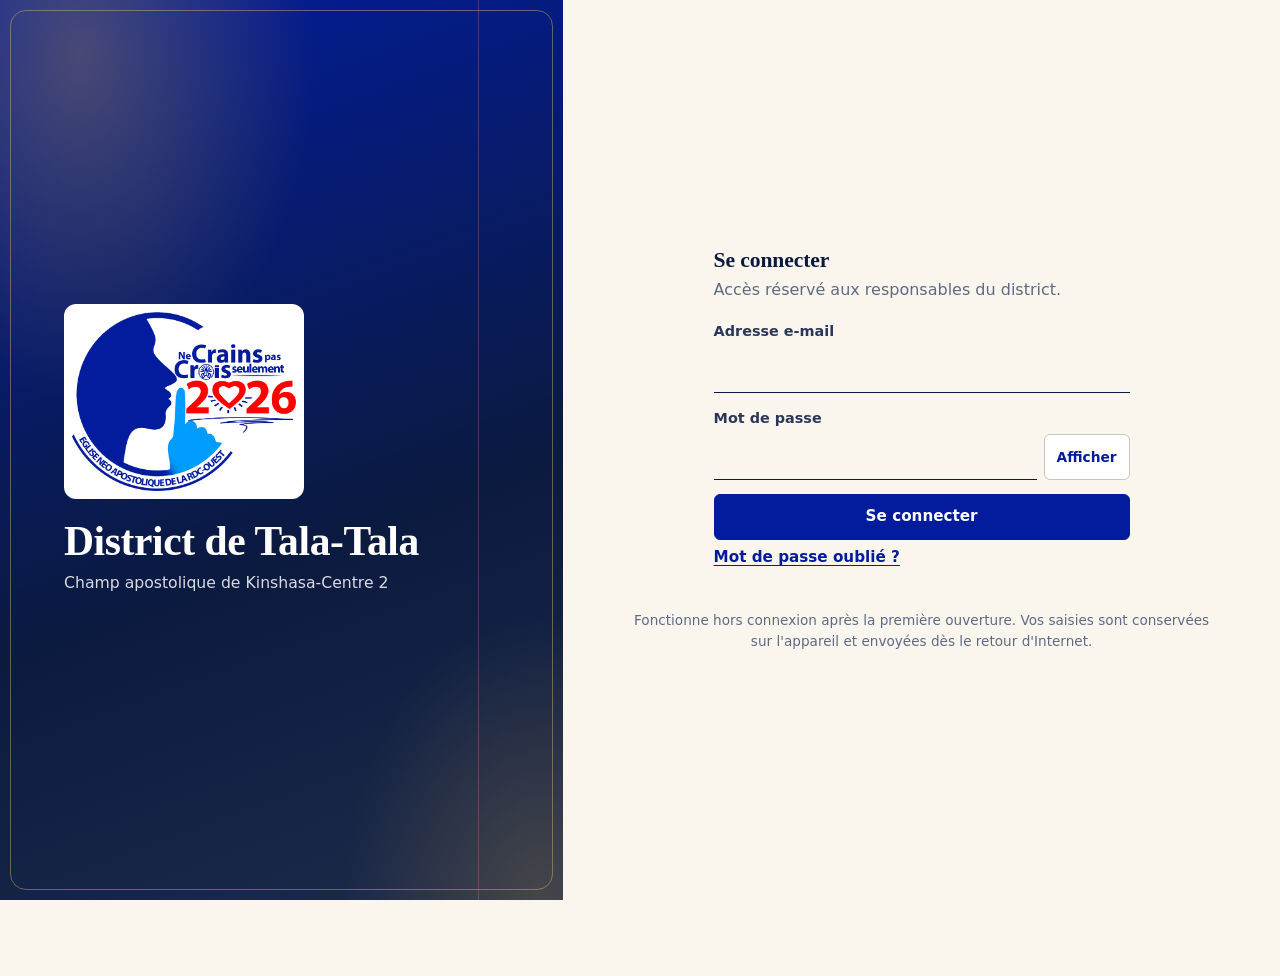
==== commit e779e8f9: "Mode nuit réglable et connexion décorative - Thème clair, sombre ou automatique, choisi dans Compte " ====
--- a/index.html
+++ b/index.html
@@ -6,7 +6,7 @@
 <title>District Tala-Tala — Statistiques</title>
 <meta name="theme-color" content="#021c9d">
 <meta name="description" content="Rapports et statistiques du district de Tala-Tala, champ apostolique de Kinshasa-Centre 2">
-<meta http-equiv="Content-Security-Policy" content="default-src 'self'; script-src 'self' 'unsafe-inline'; style-src 'self' 'unsafe-inline'; img-src 'self' data: blob:; font-src 'self'; connect-src 'self' https://kpdyowuhxekajsbnormp.supabase.co; object-src 'none'; base-uri 'self'; form-action 'self'">
+<meta http-equiv="Content-Security-Policy" content="default-src 'self'; script-src 'self'; style-src 'self' 'unsafe-inline'; img-src 'self' data: blob:; font-src 'self'; connect-src 'self' https://kpdyowuhxekajsbnormp.supabase.co; object-src 'none'; base-uri 'self'; form-action 'self'">
 <link rel="manifest" href="manifest.webmanifest">
 <link rel="icon" href="icons/icon-192.png" type="image/png">
 <link rel="apple-touch-icon" href="icons/apple-touch-icon.png">
@@ -23,28 +23,30 @@
 <div id="toast" class="toast" role="status" aria-live="polite"></div>
 <noscript><p style="padding:1rem">Cette application nécessite JavaScript.</p></noscript>
 
+<!-- Ordre de chargement (scripts différés, exécutés dans cet ordre). Dépendances :
+     config.js      : TT_CONFIG (adresse et clé publique Supabase) — requis par api.js
+     api.js         : liaison Supabase — aucune dépendance
+     store.js       : IndexedDB (stockage local) — aucune dépendance
+     stats.js       : calculs (TTStats) — aucune dépendance au chargement
+     ui.js          : outils d'affichage TT — requis par data.js et app.js
+     chart.js       : graphiques SVG (TTChart) — aucune dépendance au chargement
+     pdf.js         : rendu PDF (TTPdf) ; pdf-lib est chargé à la demande par loader.js
+     schedule.js    : règle des services divins (TTSchedule) — requis par app.js
+     data.js        : file d'attente et synchronisation — requis par app.js
+     app.js         : écrans (dépend de tout ce qui précède) -->
+<script src="js/theme.js"></script>
 <script defer src="config.js"></script>
-<script defer src="js/stats.js"></script>
-<script defer src="js/chart.js"></script>
-<script defer src="js/schedule.js"></script>
-<script defer src="js/pdf.js"></script>
 <script defer src="js/api.js"></script>
 <script defer src="js/store.js"></script>
+<script defer src="js/stats.js"></script>
 <script defer src="js/ui.js"></script>
+<script defer src="js/chart.js"></script>
+<script defer src="js/signature.js"></script>
+<script defer src="js/pdf.js"></script>
+<script defer src="js/schedule.js"></script>
 <script defer src="js/data.js"></script>
 <script defer src="js/app.js"></script>
 
-<script>
-  window.__loadPdfLib = function () {
-    if (window.PDFLib) return Promise.resolve(window.PDFLib);
-    return new Promise((resolve, reject) => {
-      const s = document.createElement('script');
-      s.src = 'vendor/pdf-lib.min.js';
-      s.onload = () => resolve(window.PDFLib);
-      s.onerror = reject;
-      document.head.appendChild(s);
-    });
-  };
-</script>
+<script src="js/loader.js"></script>
 </body>
 </html>
--- a/styles.css
+++ b/styles.css
@@ -1,652 +1,730 @@
-/* ==========================================================================
-   District de Tala-Tala — identité « Registre Vivant » (v16)
-   Refonte : papier chaud, filets sérifs, cachet, graphs SVG.
-   Corrections P0/P1 : focus visible, contraste, typographie sobre, skeletons.
-   ========================================================================== */
-
-:root {
-  /* Fonds — papier chaud au lieu de bleu froid */
-  --paper: #faf8f2;
-  --card: #ffffff;
-  --card-tint: #fdfbf6;
-
-  /* Encre */
-  --ink: #0b1a3f;
-  --ink-2: #2a3758;
-  --muted: #5e6a85;
-
-  /* Marque */
-  --navy: #021c9d;
-  --navy-deep: #040a24;
-  --sky: #009bfe;
-  --sky-soft: #e6f4ff;
-  --red: #d4001f;
-
-  /* Filets chauds */
-  --rule: #e6e3da;
-  --rule-strong: #c9c5b8;
-  --rule-margin: #d97a7a;
-
-  /* États */
-  --good: #0f6b3a; --good-bg: #e4f4eb;
-  --warn: #8a4b00; --warn-bg: #fcefd6;
-  --bad: #b3001b; --bad-bg: #fde5e8;
-  --info: #0b3a9e; --info-bg: #e2ebff;
-
-  --serif: "Noto Serif", "Droid Serif", Georgia, "Times New Roman", serif;
-  --sans: "Noto Sans", Roboto, system-ui, -apple-system, "Segoe UI", sans-serif;
-
-  --r: 6px;
-  --r-lg: 12px;
-  --focus: 0 0 0 3px rgba(0, 155, 254, .55);
-  --lift: 0 1px 0 rgba(12, 22, 56, .04), 0 14px 32px -18px rgba(2, 28, 157, .28);
-  --stamp: rgba(2, 28, 157, 0.85);
-  color-scheme: light;
-}
-
-@media (prefers-color-scheme: dark) {
-  :root:not([data-theme="light"]) {
-    --paper: #0a0c18;
-    --card: #111528;
-    --card-tint: #13182c;
-    --ink: #eef2fc;
-    --ink-2: #c5cee6;
-    --muted: #9aa8c9;
-    --navy: #1f44b8;
-    --navy-deep: #040a24;
-    --sky: #3fb3ff;
-    --sky-soft: #152a44;
-    --red: #ff5a5a;
-    --rule: #1c2038;
-    --rule-strong: #2c3350;
-    --rule-margin: #8b3a3a;
-    --good: #8ff0b4; --good-bg: #0f3223;
-    --warn: #ffd27a; --warn-bg: #3a2a0c;
-    --bad: #ff9aa6; --bad-bg: #3f1420;
-    --info: #a9ccff; --info-bg: #13294f;
-    --lift: none;
-    color-scheme: dark;
-  }
-}
-
-/* Contraste renforcé pour les utilisateurs qui le demandent */
-@media (prefers-contrast: more) {
-  :root { --rule: #b8b3a4; --rule-strong: #8a8474; --muted: #3a4260; }
-  .card { border-width: 2px; }
-  .btn { border-width: 2px; }
-}
-
-/* ---------- Base ---------- */
-* { box-sizing: border-box; }
-html, body { margin: 0; }
-
-body {
-  background: var(--paper);
-  color: var(--ink);
-  font: 16px/1.55 var(--sans);
-  -webkit-font-smoothing: antialiased;
-  padding-bottom: calc(76px + env(safe-area-inset-bottom, 0px));
-}
-
-h1, h2, h3 { margin: 0 0 .5rem; line-height: 1.2; text-wrap: balance; }
-h1 { font: 600 2rem/1.15 var(--serif); letter-spacing: -.01em; }
-h2 { font: 600 1.55rem/1.2 var(--serif); letter-spacing: -.005em; }
-h3 { font: 600 1.05rem/1.3 var(--sans); margin-top: 1.1rem; }
-p { margin: .25rem 0 .6rem; }
-
-p, .kv .v, .ri-main strong, .hint {
-  font-variant-numeric: oldstyle-nums proportional-nums;
-}
-table, .money strong, .num, .tile .num { font-variant-numeric: lining-nums tabular-nums; }
-
-.muted { color: var(--muted); font-size: .92rem; }
-.hint { color: var(--muted); font-size: .86rem; margin: .3rem 0 0; }
-.box { background: var(--info-bg); border-radius: var(--r); padding: .7rem .9rem; border-left: 3px solid var(--navy); }
-.box.good { background: var(--good-bg); border-left-color: var(--good); color: var(--ink); }
-.foot { color: var(--muted); font-size: .85rem; text-align: center; max-width: 36rem; margin: 1.25rem auto 0; }
-.sub { color: var(--muted); margin: 0 0 1.1rem; }
-
-:focus-visible { outline: none; box-shadow: var(--focus); }
-main:focus { outline: 2px dashed var(--sky); outline-offset: -8px; border-radius: 4px; }
-main:focus:not(:focus-visible) { outline: none; }
-
-.skip {
-  position: absolute; left: -9999px; top: 0; z-index: 50;
-  background: var(--navy); color: #fff; padding: .55rem .9rem;
-  border-radius: 0 0 var(--r) 0; text-decoration: none; font-weight: 600;
-}
-.skip:focus { left: 0; outline: 3px solid var(--sky); outline-offset: 2px; }
-
-.req { color: var(--red); font-weight: 700; }
-.legend-note { color: var(--muted); font-size: .86rem; margin: .2rem 0 0; }
-
-.sr-only {
-  position: absolute !important;
-  width: 1px; height: 1px;
-  padding: 0; margin: -1px; overflow: hidden;
-  clip: rect(0, 0, 0, 0); white-space: nowrap; border: 0;
-}
-
-/* ---------- En-tête ---------- */
-header.top {
-  position: sticky; top: 0; z-index: 5;
-  background: var(--navy); color: #fff;
-  display: flex; align-items: center; justify-content: space-between;
-  gap: .6rem; flex-wrap: wrap;
-  padding: .6rem max(16px, env(safe-area-inset-right, 0px)) .6rem max(16px, env(safe-area-inset-left, 0px));
-  padding-top: calc(.6rem + env(safe-area-inset-top, 0px));
-  box-shadow: 0 1px 0 rgba(255, 255, 255, .08), 0 6px 18px -12px rgba(2, 28, 157, .6);
-}
-.brand { display: flex; align-items: center; gap: .65rem; min-width: 0; }
-.brand img { border-radius: 8px; background: #fff; padding: 2px; width: 36px; height: 36px; flex-shrink: 0; }
-.brand span { font: 600 1.15rem/1.1 var(--serif); letter-spacing: .005em; white-space: nowrap; }
-.brand span small { display: block; font: 400 .72rem/1.3 var(--sans); opacity: .78; letter-spacing: .01em; }
-.login-logo { display: block; width: min(13rem, 70%); height: auto; margin: 0 0 1.25rem; background: #fff; border-radius: var(--r-lg); padding: .5rem; }
-.top-right { display: flex; align-items: center; gap: .35rem; flex-wrap: wrap; }
-header.top .btn.ghost { color: #fff; border-color: rgba(255, 255, 255, .42); background: transparent; }
-header.top .btn.ghost:hover { background: rgba(255, 255, 255, .1); }
-.pill { font-size: .74rem; font-weight: 600; padding: .2rem .6rem; border-radius: 999px; background: rgba(255, 255, 255, .14); display: inline-flex; align-items: center; gap: .35rem; }
-.pill::before { content: ""; width: .5rem; height: .5rem; border-radius: 50%; background: #7dffb0; }
-.pill.off { background: #ffe9a8; color: #4d3200; }
-.pill.off::before { background: #b87300; }
-
-/* ---------- Structure ---------- */
-main {
-  max-width: 60rem; margin: 0 auto;
-  padding: 1rem max(16px, env(safe-area-inset-right, 0px)) 1.25rem max(16px, env(safe-area-inset-left, 0px));
-  display: flex; flex-direction: column; gap: 1rem;
-  position: relative;
-}
-main.center { min-height: 100vh; justify-content: center; align-items: center; }
-
-@media (min-width: 900px) {
-  main::before {
-    content: "";
-    position: absolute;
-    top: 0; bottom: 0;
-    left: calc(50% - 30rem + 2.3rem);
-    width: 1px;
-    background: var(--rule-margin);
-    opacity: .3;
-    pointer-events: none;
-  }
-}
-
-.card {
-  background: var(--card);
-  border: 1px solid var(--rule);
-  border-radius: var(--r-lg);
-  padding: 1.1rem 1.15rem;
-  box-shadow: var(--lift);
-  min-width: 0;
-  position: relative;
-}
-.card.alert { border-color: var(--warn); background: var(--warn-bg); box-shadow: none; }
-.card.login { width: min(26rem, 100%); border: none; box-shadow: none; background: transparent; padding: 0; }
-
-.title-row {
-  display: flex; align-items: flex-end; justify-content: space-between;
-  gap: .6rem; flex-wrap: wrap;
-  border-bottom: 1px solid var(--rule);
-  padding-bottom: .6rem;
-}
-.title-row h2 { margin: 0; }
-.chips { display: flex; gap: .4rem; flex-wrap: wrap; }
-.row { display: flex; gap: .55rem; flex-wrap: wrap; }
-.row.end { justify-content: flex-end; }
-
-/* ---------- Boutons ---------- */
-.btn {
-  font: 600 .95rem/1 var(--sans);
-  min-height: 46px; padding: .7rem 1.05rem;
-  border-radius: var(--r);
-  border: 1px solid var(--rule-strong);
-  background: var(--card); color: var(--ink);
-  cursor: pointer;
-  transition: background .15s ease, border-color .15s ease, color .15s ease,
-              transform .1s ease, box-shadow .15s ease;
-}
-.btn:hover { border-color: var(--navy); color: var(--navy); }
-.btn:active { transform: translateY(1px); }
-.btn.small { min-height: 38px; padding: .45rem .75rem; font-size: .88rem; }
-.btn.primary { background: var(--navy); border-color: var(--navy); color: #fff; }
-.btn.primary:hover { background: var(--navy-deep); border-color: var(--navy-deep); color: #fff; }
-@media (prefers-color-scheme: dark) {
-  :root:not([data-theme="light"]) .btn.primary:hover { background: #5585e6; border-color: #5585e6; }
-}
-.btn.warn { background: var(--warn-bg); border-color: var(--warn); color: var(--warn); }
-.btn.danger { background: var(--bad); border-color: var(--bad); color: #fff; }
-.btn.danger:hover { color: #fff; filter: brightness(1.08); }
-.btn.ghost { background: transparent; border-color: transparent; color: var(--navy); }
-.btn.ghost:hover { background: var(--info-bg); border-color: transparent; color: var(--navy); }
-@media (prefers-color-scheme: dark) {
-  :root:not([data-theme="light"]) .btn.ghost { color: var(--sky); }
-  :root:not([data-theme="light"]) .btn.ghost:hover { background: rgba(63, 179, 255, .12); color: var(--sky); }
-}
-.btn.block { width: 100%; }
-.btn:disabled { opacity: .5; cursor: default; }
-
-.linklike {
-  background: none; border: none; color: var(--navy);
-  font: 600 .95rem var(--sans); padding: .5rem 0;
-  cursor: pointer; text-align: left; text-decoration: underline;
-  text-underline-offset: 3px;
-}
-@media (prefers-color-scheme: dark) { :root:not([data-theme="light"]) .linklike { color: var(--sky); } }
-.linklike.back {
-  text-decoration: none; display: inline-flex; align-items: center;
-  gap: .35rem; color: var(--muted); font-weight: 500;
-}
-.linklike.back:hover { color: var(--navy); }
-.linklike.back::before {
-  content: ""; width: .5rem; height: .5rem;
-  border-left: 2px solid currentColor; border-bottom: 2px solid currentColor;
-  transform: rotate(45deg); margin-right: .3rem;
-}
-
-/* ---------- Formulaires ---------- */
-.field { display: flex; flex-direction: column; gap: .3rem; margin-bottom: .85rem; min-width: 0; }
-.field[hidden] { display: none; }
-label, legend { font-weight: 600; font-size: .9rem; color: var(--ink-2); }
-input, select, textarea {
-  font: 400 1rem/1.4 var(--sans);
-  padding: .6rem .7rem;
-  border: 1px solid var(--rule-strong);
-  border-radius: var(--r);
-  background: var(--card); color: var(--ink);
-  width: 100%; min-height: 46px; min-width: 0;
-  transition: border-color .15s ease, box-shadow .15s ease;
-  font-variant-numeric: lining-nums tabular-nums;
-}
-input:hover, select:hover, textarea:hover { border-color: var(--muted); }
-input:focus, select:focus, textarea:focus { border-color: var(--sky); outline: none; box-shadow: var(--focus); }
-input::placeholder, textarea::placeholder { color: #7a86a3; }
-fieldset { border: none; border-top: 1px solid var(--rule); padding: .8rem 0 .2rem; margin: 0 0 .9rem; min-width: 0; }
-fieldset legend { padding: 0; margin-bottom: .45rem; }
-.grid2 { display: grid; grid-template-columns: repeat(auto-fit, minmax(10.5rem, 1fr)); gap: .2rem .8rem; }
-.subrow { display: grid; grid-template-columns: repeat(auto-fit, minmax(8rem, 1fr)) auto; gap: .45rem; margin-bottom: .5rem; align-items: center; }
-.filters { display: grid; grid-template-columns: repeat(auto-fit, minmax(11rem, 1fr)); gap: .4rem .7rem; }
-.filters .field { margin-bottom: 0; }
-.actions { display: flex; gap: .55rem; flex-wrap: wrap; margin-top: .6rem; }
-.actions .btn { flex: 1 1 10rem; }
-.msg { padding: .6rem .8rem; border-radius: var(--r); background: var(--info-bg); font-size: .95rem; }
-.msg.good { background: var(--good-bg); }
-.msg.bad { background: var(--bad-bg); }
-.error { color: var(--bad); font-size: .9rem; }
-
-/* ---------- Formulaire d'activité ---------- */
-.form-head { display: flex; flex-direction: column; gap: .2rem; border-bottom: 1px solid var(--rule); padding-bottom: .7rem; margin-bottom: .4rem; }
-.form-head h2 { margin: 0; }
-.form-section { border-top: 1px solid var(--rule); padding-top: 1rem; margin-top: .8rem; display: flex; flex-direction: column; }
-.form-sec-head { display: flex; align-items: baseline; gap: .6rem; margin-bottom: .75rem; }
-.form-sec-head h3 { margin: 0; font: 600 1.15rem/1.2 var(--serif); color: var(--ink); }
-.step-no { font: 600 1.35rem/1 var(--serif); color: var(--navy); min-width: 1.1rem; font-variant-numeric: lining-nums; }
-@media (prefers-color-scheme: dark) { :root:not([data-theme="light"]) .step-no { color: var(--sky); } }
-.form-actions {
-  position: sticky; bottom: calc(70px + env(safe-area-inset-bottom, 0px));
-  background: var(--card); margin: .8rem -1.15rem -1.1rem;
-  padding: .8rem 1.15rem;
-  border-top: 1px solid var(--rule);
-  border-radius: 0 0 var(--r-lg) var(--r-lg);
-  z-index: 4;
-}
-.form-actions .btn { flex: 1 1 9rem; }
-.card.form { padding-bottom: 0; }
-
-.form-progress { margin: 0 0 .6rem; }
-.form-progress ol {
-  display: flex; gap: .35rem; list-style: none; padding: 0; margin: 0;
-}
-.form-progress li {
-  flex: 1; font-size: .72rem; color: var(--muted);
-  padding-top: .4rem;
-  border-top: 3px solid var(--rule);
-  transition: border-color .2s ease, color .2s ease;
-}
-.form-progress li[aria-current="step"] {
-  color: var(--navy); font-weight: 700; border-top-color: var(--navy);
-}
-.form-progress li.done { color: var(--ink-2); border-top-color: var(--sky); }
-@media (max-width: 560px) {
-  .form-progress li { font-size: 0; overflow: hidden; text-overflow: ellipsis; }
-  .form-progress li::after { content: attr(data-num); font-size: .72rem; }
-}
-
-/* ---------- États ---------- */
-.chip { display: inline-flex; align-items: center; gap: .4rem; font-size: .8rem; font-weight: 600; white-space: nowrap; color: var(--muted); padding: 0; background: none; }
-.chip::before { content: ""; width: .48rem; height: .48rem; border-radius: 50%; background: currentColor; flex-shrink: 0; }
-.chip.good { color: var(--good); }
-.chip.warn { color: var(--warn); }
-.chip.bad { color: var(--bad); }
-.chip.info { color: var(--info); }
-@media (prefers-color-scheme: dark) { :root:not([data-theme="light"]) .chip.info { color: #9cc6ff; } }
-
-/* ---------- Listes ---------- */
-.list { display: flex; flex-direction: column; border-top: 1px solid var(--rule); }
-.row-item {
-  display: flex; justify-content: space-between; gap: 1rem;
-  text-align: left; width: 100%; font: inherit; color: inherit;
-  background: transparent; border: none;
-  border-bottom: 1px solid var(--rule);
-  border-radius: 0;
-  padding: .95rem .5rem; margin: 0 -.5rem;
-  cursor: pointer; align-items: flex-start;
-  transition: background .15s ease;
-}
-.row-item:hover { background: var(--card-tint); }
-.row-item.static { cursor: default; }
-.row-item.static:hover { background: transparent; }
-.ri-main { display: flex; flex-direction: column; min-width: 0; gap: .1rem; }
-.ri-main strong { font-weight: 600; font-size: 1.02rem; }
-.ri-side { display: flex; flex-direction: column; gap: .3rem; align-items: flex-end; flex-shrink: 0; }
-
-/* ---------- Accueil ---------- */
-.hero {
-  background: var(--navy); color: #fff;
-  margin: -1rem calc(-1 * max(16px, env(safe-area-inset-right, 0px))) 0 calc(-1 * max(16px, env(safe-area-inset-left, 0px)));
-  padding: 1.6rem max(16px, env(safe-area-inset-right, 0px)) 1.4rem max(16px, env(safe-area-inset-left, 0px));
-  animation: rise .55s cubic-bezier(.2, .7, .2, 1) both;
-}
-.hero h2 { color: #fff; font-size: 1.85rem; margin: 0; }
-.hero .muted { color: rgba(255, 255, 255, .78); margin: .15rem 0 0; }
-.hero .month { font: 400 1rem/1.4 var(--sans); color: rgba(255, 255, 255, .85); margin: 1.2rem 0 .1rem; }
-@keyframes rise { from { opacity: 0; transform: translateY(8px); } to { opacity: 1; transform: none; } }
-
-.hero h2.welcome-dropcap::first-letter {
-  float: left;
-  font: 700 3.2rem/0.85 var(--serif);
-  color: #fff;
-  margin: .15rem .4rem 0 0;
-}
-
-.money {
-  display: grid; grid-template-columns: repeat(auto-fit, minmax(10rem, 1fr));
-  margin-top: .9rem;
-  border-top: 1px solid rgba(255, 255, 255, .22);
-}
-.money > div { padding: .85rem 0 .2rem; border-right: 1px solid rgba(255, 255, 255, .16); padding-right: .8rem; }
-.money > div:last-child { border-right: none; }
-.money .lbl { display: block; color: rgba(255, 255, 255, .78); font-size: .84rem; margin-bottom: .15rem; }
-.money strong { font: 600 1.7rem/1.1 var(--serif); letter-spacing: -.01em; }
-
-/* ---------- Chiffres / tuiles ---------- */
-.tiles { display: flex; flex-direction: column; border-top: 1px solid var(--rule); }
-.tile {
-  font: inherit; color: inherit; background: transparent;
-  border: none; border-bottom: 1px solid var(--rule); border-radius: 0;
-  padding: .85rem .5rem; margin: 0 -.5rem;
-  display: flex; flex-direction: row; justify-content: space-between;
-  align-items: baseline; gap: 1rem; cursor: pointer; text-align: left;
-  transition: background .15s ease;
-}
-.tile:hover { background: var(--card-tint); }
-.tile .num { font: 600 1.6rem/1 var(--serif); color: var(--navy); order: 2; }
-@media (prefers-color-scheme: dark) { :root:not([data-theme="light"]) .tile .num { color: var(--sky); } }
-.tile .lbl { color: var(--ink-2); font-size: 1rem; order: 1; }
-
-/* ---------- Fiche ---------- */
-.kv { display: grid; grid-template-columns: minmax(8.5rem, 11rem) 1fr; gap: .8rem; padding: .55rem 0; border-bottom: 1px solid var(--rule); }
-.kv:last-child { border-bottom: none; }
-.kv .k { color: var(--muted); font-size: .92rem; }
-.kv .v { min-width: 0; overflow-wrap: anywhere; }
-.card h3 { font: 600 1.1rem/1.2 var(--serif); margin: 0 0 .5rem; }
-
-.card.is-validated { position: relative; }
-.card.is-validated .stamp {
-  position: absolute;
-  top: 1rem; right: 1rem;
-  width: 5rem; height: 5rem;
-  transform: rotate(-12deg);
-  opacity: .82;
-  mix-blend-mode: multiply;
-  pointer-events: none;
-  color: var(--navy);
-}
-@media (prefers-color-scheme: dark) {
-  :root:not([data-theme="light"]) .card.is-validated .stamp {
-    color: var(--sky); opacity: .7; mix-blend-mode: screen;
-  }
-}
-
-/* ---------- Tableaux ---------- */
-.tabs { display: flex; gap: .4rem; flex-wrap: wrap; border-bottom: 1px solid var(--rule); padding-bottom: .6rem; }
-.tabs button {
-  font: 600 .9rem var(--sans);
-  padding: .45rem .85rem;
-  border-radius: 999px; border: 1px solid var(--rule-strong);
-  background: var(--card); color: var(--ink-2);
-  cursor: pointer; min-height: 40px;
-  transition: background .15s ease, color .15s ease, border-color .15s ease;
-}
-.tabs button.active { background: var(--navy); border-color: var(--navy); color: #fff; }
-.tabs button:hover { border-color: var(--navy); }
-.scroll { overflow-x: auto; -webkit-overflow-scrolling: touch; }
-table { border-collapse: collapse; width: 100%; font-size: .93rem; }
-th, td { padding: .6rem .6rem; border-bottom: 1px solid var(--rule); text-align: right; white-space: nowrap; }
-th { font-weight: 600; }
-thead th { color: var(--muted); font-size: .8rem; font-weight: 600; border-bottom: 1px solid var(--rule-strong); }
-th:first-child, td:first-child { text-align: left; white-space: normal; }
-tr.total th, tr.total td { border-top: 2px solid var(--navy); border-bottom: none; font: 600 1rem var(--serif); padding-top: .8rem; }
-
-/* ---------- Graphiques SVG ---------- */
-.charts {
-  display: grid;
-  grid-template-columns: 1fr;
-  gap: 1rem;
-}
-.chart-card {
-  background: var(--card);
-  border: 1px solid var(--rule);
-  border-radius: var(--r-lg);
-  padding: 1rem 1.15rem;
-  box-shadow: var(--lift);
-}
-.chart-card h3 {
-  font: 600 1.15rem/1.2 var(--serif);
-  margin: 0 0 .25rem;
-  color: var(--ink);
-}
-.chart-card .chart-sub {
-  color: var(--muted);
-  font-size: .84rem;
-  margin: 0 0 .75rem;
-}
-.chart-line, .chart-bar, .chart-stack {
-  width: 100%;
-  height: auto;
-  display: block;
-}
-.chart-line text, .chart-bar text, .chart-stack text {
-  font-family: var(--sans);
-}
-.chart-line text.axis, .chart-bar text.axis {
-  fill: var(--muted);
-  font-family: var(--serif);
-}
-.chart-legend {
-  list-style: none; padding: 0; margin: .6rem 0 0;
-  display: flex; flex-wrap: wrap; gap: .9rem;
-  font-size: .84rem; color: var(--ink-2);
-}
-.chart-legend li { display: inline-flex; align-items: center; gap: .4rem; }
-.chart-legend li span {
-  display: inline-block; width: .8rem; height: .8rem;
-  border-radius: 2px;
-}
-@media (min-width: 900px) {
-  .charts.two { grid-template-columns: 1fr 1fr; }
-}
-
-/* ---------- Squelettes ---------- */
-.skeleton {
-  background: linear-gradient(90deg, var(--rule) 0%, var(--card-tint) 50%, var(--rule) 100%);
-  background-size: 200% 100%;
-  animation: shimmer 1.4s infinite linear;
-  border-radius: var(--r);
-}
-@keyframes shimmer { to { background-position: -200% 0; } }
-.skeleton.hero { height: 8rem; border-radius: var(--r-lg); }
-.skeleton.line { height: 1.2rem; margin: .5rem 0; }
-.skeleton.line.short { width: 40%; }
-.skeleton.list-item { height: 3rem; margin-bottom: .5rem; }
-
-/* ---------- États vides ---------- */
-.empty {
-  padding: 2.5rem 1rem;
-  text-align: center;
-  border-top: 1px solid var(--rule);
-  border-bottom: 1px solid var(--rule);
-}
-.empty-quote {
-  font: 400 1.35rem/1.35 var(--serif);
-  font-style: italic;
-  color: var(--ink-2);
-  max-width: 28rem;
-  margin: 0 auto .8rem;
-}
-.empty-sub {
-  color: var(--muted);
-  font-size: .95rem;
-  margin: 0 auto 1rem;
-  max-width: 30rem;
-}
-.empty .btn { margin-top: .3rem; }
-
-/* ---------- Navigation basse ---------- */
-nav.bottom {
-  position: fixed; bottom: 0; left: 0; right: 0;
-  background: var(--card); border-top: 1px solid var(--rule);
-  display: flex; justify-content: center; gap: .1rem; z-index: 6;
-  padding: .2rem max(6px, env(safe-area-inset-right, 0px)) calc(.2rem + env(safe-area-inset-bottom, 0px)) max(6px, env(safe-area-inset-left, 0px));
-  box-shadow: 0 -10px 24px -22px rgba(2, 28, 157, .5);
-}
-nav.bottom button {
-  flex: 1 1 0; max-width: 9.5rem;
-  font: 500 .72rem/1.15 var(--sans);
-  display: flex; flex-direction: column; align-items: center; justify-content: center;
-  gap: .2rem; background: none; border: none; color: var(--muted);
-  padding: .55rem .1rem .45rem; min-height: 52px; cursor: pointer;
-  position: relative; border-radius: 0;
-  transition: color .15s ease;
-}
-nav.bottom button::before {
-  content: ""; position: absolute; top: -1px; left: 28%; right: 28%;
-  height: 3px; border-radius: 0 0 3px 3px; background: transparent;
-  transition: background .2s ease;
-}
-nav.bottom button.active { color: var(--navy); font-weight: 700; }
-nav.bottom button.active::before { background: var(--navy); }
-@media (prefers-color-scheme: dark) {
-  :root:not([data-theme="light"]) nav.bottom button.active { color: var(--sky); }
-  :root:not([data-theme="light"]) nav.bottom button.active::before { background: var(--sky); }
-}
-nav.bottom .ni { display: block; line-height: 0; }
-nav.bottom button.active .ni svg { stroke-width: 2.2; }
-
-/* ---------- Mot de passe ---------- */
-.pw-wrap { display: flex; gap: .4rem; align-items: stretch; }
-.pw-wrap input { flex: 1 1 auto; min-width: 0; }
-.pw-toggle {
-  min-height: 46px; padding: 0 .75rem; border-radius: var(--r);
-  border: 1px solid var(--rule-strong); background: var(--card); color: var(--navy);
-  font: 600 .86rem var(--sans); cursor: pointer; white-space: nowrap;
-}
-@media (prefers-color-scheme: dark) { :root:not([data-theme="light"]) .pw-toggle { color: var(--sky); } }
-.pw-toggle:hover { border-color: var(--navy); }
-
-/* ---------- Superpositions ---------- */
-.overlay { position: fixed; inset: 0; background: rgba(4, 10, 36, .6); display: flex; align-items: center; justify-content: center; padding: 1rem; z-index: 20; }
-.dialog {
-  background: var(--card); color: var(--ink);
-  border-radius: var(--r-lg); padding: 1.2rem;
-  width: min(28rem, 100%); display: flex; flex-direction: column; gap: .75rem;
-  border: 1px solid var(--rule);
-  box-shadow: 0 30px 60px -20px rgba(2, 28, 157, .5);
-}
-.dialog p { font: 400 1.02rem/1.5 var(--sans); margin: 0; }
-.toast {
-  position: fixed; left: 50%; bottom: calc(86px + env(safe-area-inset-bottom, 0px));
-  transform: translate(-50%, 16px); opacity: 0; pointer-events: none;
-  background: var(--navy-deep); color: #fff;
-  padding: .7rem 1.1rem; border-radius: var(--r);
-  max-width: min(92vw, 28rem);
-  z-index: 30;
-  transition: opacity .2s ease, transform .2s cubic-bezier(.34, 1.56, .64, 1);
-  box-shadow: 0 14px 30px -12px rgba(2, 28, 157, .6);
-  font-size: .95rem;
-}
-.toast.show { opacity: 1; transform: translate(-50%, 0); }
-.toast.bad { background: var(--bad); }
-.toast.good { background: #0d5c35; color: #fff; }
-
-/* ---------- Connexion ---------- */
-.auth { min-height: 100vh; width: 100%; display: flex; flex-direction: column; }
-.auth-brand {
-  background: var(--navy); color: #fff;
-  padding: 2.2rem 1.5rem 1.8rem;
-  display: flex; flex-direction: column; align-items: flex-start;
-}
-.auth-brand .login-logo { margin: 0 0 1.2rem; }
-.auth-brand h1 { color: #fff; font-size: 1.9rem; margin: 0; }
-.auth-brand .place { margin: .35rem 0 0; font-size: .98rem; color: rgba(255, 255, 255, .84); }
-.auth-form { padding: 1.6rem 1.5rem 1.4rem; display: flex; flex-direction: column; align-items: center; flex: 1; }
-.auth-form .card.login { width: min(26rem, 100%); }
-.auth-form .card.login h2 { font-size: 1.35rem; margin: 0 0 .25rem; }
-
-@media (min-width: 900px) {
-  .auth { flex-direction: row; }
-  .auth-brand { flex: 0 0 44%; justify-content: center; padding: 3rem 4rem; min-height: 100vh; }
-  .auth-brand h1 { font-size: 2.6rem; }
-  .auth-brand .login-logo { width: 15rem; }
-  .auth-form { flex: 1; justify-content: center; padding: 3rem 2rem; }
-}
-
-/* ---------- Grand écran ---------- */
-@media (min-width: 900px) {
-  h1 { font-size: 2.4rem; }
-  h2 { font-size: 1.8rem; }
-  .hero h2 { font-size: 2.3rem; }
-  main { padding-top: 1.6rem; }
-  .hero { padding-top: 2.2rem; padding-bottom: 1.8rem; }
-  .money strong { font-size: 2.2rem; }
-  .row-item { padding: 1.05rem .6rem; }
-  .hero {
-    margin-left: calc(50% - 50vw);
-    margin-right: calc(50% - 50vw);
-    padding-left: calc(50vw - 29rem);
-    padding-right: calc(50vw - 29rem);
-  }
-}
-
-@media (max-width: 560px) {
-  .brand span small { display: none; }
-  .money { grid-template-columns: 1fr; }
-  .money > div {
-    border-right: none; padding: .7rem 0 .6rem;
-    border-bottom: 1px solid rgba(255, 255, 255, .16);
-    display: flex; justify-content: space-between; align-items: baseline; gap: 1rem;
-  }
-  .money > div:last-child { border-bottom: none; }
-  .money .lbl { margin: 0; }
-  .money strong { font-size: 1.45rem; }
-}
-
-/* ---------- Impression ---------- */
-@media print {
-  header.top, nav.bottom, .actions, .filters, .toast { display: none !important; }
-  body { background: #fff; color: #000; padding: 0; }
-  .card { border: none; box-shadow: none; }
-}
-
-/* ---------- Réduction des animations ---------- */
-@media (prefers-reduced-motion: reduce) {
-  *, *::before, *::after {
-    animation-duration: .01ms !important;
-    animation-iteration-count: 1 !important;
-    transition-duration: .01ms !important;
-  }
-  .hero { animation: none; }
-  .skeleton { animation: none; background: var(--rule); }
+/* ==========================================================================
+   District de Tala-Tala — identité « Registre Vivant » (v16)
+   Refonte : papier chaud, filets sérifs, cachet, graphs SVG.
+   Corrections P0/P1 : focus visible, contraste, typographie sobre, skeletons.
+   ========================================================================== */
+
+:root {
+  /* Fonds — papier chaud au lieu de bleu froid */
+  --paper: #faf8f2;
+  --card: #ffffff;
+  --card-tint: #fdfbf6;
+
+  /* Encre */
+  --ink: #0b1a3f;
+  --ink-2: #2a3758;
+  --muted: #5e6a85;
+
+  /* Marque */
+  --navy: #021c9d;
+  --navy-deep: #040a24;
+  --sky: #009bfe;
+  --sky-soft: #e6f4ff;
+  --red: #d4001f;
+
+  /* Filets chauds */
+  --rule: #8c8676; /* séparateurs : 3:1 minimum sur le papier et sur les cartes (WCAG 1.4.11) */
+  --rule-strong: #c9c5b8;
+  --rule-margin: #d97a7a;
+
+  /* États */
+  --good: #0f6b3a; --good-bg: #e4f4eb;
+  --warn: #8a4b00; --warn-bg: #fcefd6;
+  --bad: #b3001b; --bad-bg: #fde5e8;
+  --info: #0b3a9e; --info-bg: #e2ebff;
+
+  --serif: "Noto Serif", "Droid Serif", Georgia, "Times New Roman", serif;
+  --sans: "Noto Sans", Roboto, system-ui, -apple-system, "Segoe UI", sans-serif;
+
+  --r: 6px;
+  --r-lg: 12px;
+  --focus: 0 0 0 3px rgba(0, 87, 184, .9); /* anneau de focus : 6:1 sur le papier */
+  --lift: 0 1px 0 rgba(12, 22, 56, .04), 0 14px 32px -18px rgba(2, 28, 157, .28);
+  --stamp: rgba(2, 28, 157, 0.85);
+  color-scheme: light;
+}
+
+@media (prefers-color-scheme: dark) {
+  :root:not([data-theme="light"]) {
+    --paper: #0a0c18;
+    --card: #111528;
+    --card-tint: #13182c;
+    --ink: #eef2fc;
+    --ink-2: #c5cee6;
+    --muted: #9aa8c9;
+    --navy: #1f44b8;
+    --navy-deep: #040a24;
+    --sky: #3fb3ff;
+    --sky-soft: #152a44;
+    --red: #ff5a5a;
+    --rule: #5f668a;
+    --focus: 0 0 0 3px rgba(63, 179, 255, .9);
+    --rule-strong: #2c3350;
+    --rule-margin: #8b3a3a;
+    --good: #8ff0b4; --good-bg: #0f3223;
+    --warn: #ffd27a; --warn-bg: #3a2a0c;
+    --bad: #ff9aa6; --bad-bg: #3f1420;
+    --info: #a9ccff; --info-bg: #13294f;
+    --lift: none;
+    color-scheme: dark;
+  }
+}
+
+/* Contraste renforcé pour les utilisateurs qui le demandent */
+@media (prefers-contrast: more) {
+  :root { --rule: #6f6a5c; --rule-strong: #8a8474; --muted: #3a4260; }
+  .card { border-width: 2px; }
+  .btn { border-width: 2px; }
+}
+
+/* ---------- Base ---------- */
+* { box-sizing: border-box; }
+html, body { margin: 0; }
+
+body {
+  background: var(--paper);
+  color: var(--ink);
+  font: 16px/1.55 var(--sans);
+  -webkit-font-smoothing: antialiased;
+  padding-bottom: calc(76px + env(safe-area-inset-bottom, 0px));
+}
+
+h1, h2, h3 { margin: 0 0 .5rem; line-height: 1.2; text-wrap: balance; }
+h1 { font: 600 2rem/1.15 var(--serif); letter-spacing: -.01em; }
+h2 { font: 600 1.55rem/1.2 var(--serif); letter-spacing: -.005em; }
+h3 { font: 600 1.05rem/1.3 var(--sans); margin-top: 1.1rem; }
+p { margin: .25rem 0 .6rem; }
+
+p, .kv .v, .ri-main strong, .hint {
+  font-variant-numeric: oldstyle-nums proportional-nums;
+}
+table, .money strong, .num, .tile .num { font-variant-numeric: lining-nums tabular-nums; }
+
+.muted { color: var(--muted); font-size: .92rem; }
+.hint { color: var(--muted); font-size: .86rem; margin: .3rem 0 0; }
+.box { background: var(--info-bg); border-radius: var(--r); padding: .7rem .9rem; border-left: 3px solid var(--navy); }
+.box.good { background: var(--good-bg); border-left-color: var(--good); color: var(--ink); }
+.foot { color: var(--muted); font-size: .85rem; text-align: center; max-width: 36rem; margin: 1.25rem auto 0; }
+.sub { color: var(--muted); margin: 0 0 1.1rem; }
+
+:focus-visible { outline: none; box-shadow: var(--focus); }
+main:focus { outline: 2px dashed var(--sky); outline-offset: -8px; border-radius: 4px; }
+main:focus:not(:focus-visible) { outline: none; }
+
+.skip {
+  position: absolute; left: -9999px; top: 0; z-index: 50;
+  background: var(--navy); color: #fff; padding: .55rem .9rem;
+  border-radius: 0 0 var(--r) 0; text-decoration: none; font-weight: 600;
+}
+.skip:focus { left: 0; outline: 3px solid var(--sky); outline-offset: 2px; }
+
+.req { color: var(--red); font-weight: 700; }
+.legend-note { color: var(--muted); font-size: .86rem; margin: .2rem 0 0; }
+
+.sr-only {
+  position: absolute !important;
+  width: 1px; height: 1px;
+  padding: 0; margin: -1px; overflow: hidden;
+  clip: rect(0, 0, 0, 0); white-space: nowrap; border: 0;
+}
+
+/* ---------- En-tête ---------- */
+header.top {
+  position: sticky; top: 0; z-index: 5;
+  background: var(--navy); color: #fff;
+  display: flex; align-items: center; justify-content: space-between;
+  gap: .6rem; flex-wrap: wrap;
+  padding: .6rem max(16px, env(safe-area-inset-right, 0px)) .6rem max(16px, env(safe-area-inset-left, 0px));
+  padding-top: calc(.6rem + env(safe-area-inset-top, 0px));
+  box-shadow: 0 1px 0 rgba(255, 255, 255, .08), 0 6px 18px -12px rgba(2, 28, 157, .6);
+}
+.brand { display: flex; align-items: center; gap: .65rem; min-width: 0; }
+.brand img { border-radius: 8px; background: #fff; padding: 2px; width: 36px; height: 36px; flex-shrink: 0; }
+.brand span { font: 600 1.15rem/1.1 var(--serif); letter-spacing: .005em; white-space: nowrap; }
+.brand span small { display: block; font: 400 .72rem/1.3 var(--sans); opacity: .78; letter-spacing: .01em; }
+.login-logo { display: block; width: min(13rem, 70%); height: auto; margin: 0 0 1.25rem; background: #fff; border-radius: var(--r-lg); padding: .5rem; }
+.top-right { display: flex; align-items: center; gap: .35rem; flex-wrap: wrap; }
+header.top .btn.ghost { color: #fff; border-color: rgba(255, 255, 255, .42); background: transparent; }
+header.top .btn.ghost:hover { background: rgba(255, 255, 255, .1); }
+.pill { font-size: .74rem; font-weight: 600; padding: .2rem .6rem; border-radius: 999px; background: rgba(255, 255, 255, .14); display: inline-flex; align-items: center; gap: .35rem; }
+.pill::before { content: ""; width: .5rem; height: .5rem; border-radius: 50%; background: #7dffb0; }
+.pill.off { background: #ffe9a8; color: #4d3200; }
+.pill.off::before { background: #b87300; }
+
+/* ---------- Structure ---------- */
+main {
+  max-width: 60rem; margin: 0 auto;
+  padding: 1rem max(16px, env(safe-area-inset-right, 0px)) 1.25rem max(16px, env(safe-area-inset-left, 0px));
+  display: flex; flex-direction: column; gap: 1rem;
+  position: relative;
+}
+main.center { min-height: 100vh; justify-content: center; align-items: center; }
+
+@media (min-width: 900px) {
+  main::before {
+    content: "";
+    position: absolute;
+    top: 0; bottom: 0;
+    left: calc(50% - 30rem + 2.3rem);
+    width: 1px;
+    background: var(--rule-margin);
+    opacity: .3;
+    pointer-events: none;
+  }
+}
+
+.card {
+  background: var(--card);
+  border: 1px solid var(--rule);
+  border-radius: var(--r-lg);
+  padding: 1.1rem 1.15rem;
+  box-shadow: var(--lift);
+  min-width: 0;
+  position: relative;
+}
+.card.alert { border-color: var(--warn); background: var(--warn-bg); box-shadow: none; }
+.card.login { width: min(26rem, 100%); border: none; box-shadow: none; background: transparent; padding: 0; }
+
+.title-row {
+  display: flex; align-items: flex-end; justify-content: space-between;
+  gap: .6rem; flex-wrap: wrap;
+  border-bottom: 1px solid var(--rule);
+  padding-bottom: .6rem;
+}
+.title-row h2 { margin: 0; }
+.chips { display: flex; gap: .4rem; flex-wrap: wrap; }
+.row { display: flex; gap: .55rem; flex-wrap: wrap; }
+.row.end { justify-content: flex-end; }
+
+/* ---------- Boutons ---------- */
+.btn {
+  font: 600 .95rem/1 var(--sans);
+  min-height: 46px; padding: .7rem 1.05rem;
+  border-radius: var(--r);
+  border: 1px solid var(--rule-strong);
+  background: var(--card); color: var(--ink);
+  cursor: pointer;
+  transition: background .15s ease, border-color .15s ease, color .15s ease,
+              transform .1s ease, box-shadow .15s ease;
+}
+.btn:hover { border-color: var(--navy); color: var(--navy); }
+.btn:active { transform: translateY(1px); }
+.btn.small { min-height: 38px; padding: .45rem .75rem; font-size: .88rem; }
+.btn.primary { background: var(--navy); border-color: var(--navy); color: #fff; }
+.btn.primary:hover { background: var(--navy-deep); border-color: var(--navy-deep); color: #fff; }
+@media (prefers-color-scheme: dark) {
+  :root:not([data-theme="light"]) .btn.primary:hover { background: #5585e6; border-color: #5585e6; }
+}
+.btn.warn { background: var(--warn-bg); border-color: var(--warn); color: var(--warn); }
+.btn.danger { background: var(--bad); border-color: var(--bad); color: #fff; }
+@media (prefers-color-scheme: dark) {
+  :root:not([data-theme="light"]) .btn.danger { background: #a3121f; border-color: #a3121f; color: #fff; }
+  :root:not([data-theme="light"]) .btn.danger:hover { background: #b8182a; border-color: #b8182a; }
+}
+.btn.danger:hover { color: #fff; filter: brightness(1.08); }
+.btn.ghost { background: transparent; border-color: transparent; color: var(--navy); }
+.btn.ghost:hover { background: var(--info-bg); border-color: transparent; color: var(--navy); }
+@media (prefers-color-scheme: dark) {
+  :root:not([data-theme="light"]) .btn.ghost { color: var(--sky); }
+  :root:not([data-theme="light"]) .btn.ghost:hover { background: rgba(63, 179, 255, .12); color: var(--sky); }
+}
+.btn.block { width: 100%; }
+.btn:disabled { opacity: .5; cursor: default; }
+
+.linklike {
+  background: none; border: none; color: var(--navy);
+  font: 600 .95rem var(--sans); padding: .5rem 0;
+  cursor: pointer; text-align: left; text-decoration: underline;
+  text-underline-offset: 3px;
+}
+@media (prefers-color-scheme: dark) { :root:not([data-theme="light"]) .linklike { color: var(--sky); } }
+.linklike.back {
+  text-decoration: none; display: inline-flex; align-items: center;
+  gap: .35rem; color: var(--muted); font-weight: 500;
+}
+.linklike.back:hover { color: var(--navy); }
+.linklike.back::before {
+  content: ""; width: .5rem; height: .5rem;
+  border-left: 2px solid currentColor; border-bottom: 2px solid currentColor;
+  transform: rotate(45deg); margin-right: .3rem;
+}
+
+/* ---------- Formulaires ---------- */
+.field { display: flex; flex-direction: column; gap: .3rem; margin-bottom: .85rem; min-width: 0; }
+.field[hidden] { display: none; }
+label, legend { font-weight: 600; font-size: .9rem; color: var(--ink-2); }
+input, select, textarea {
+  font: 400 1rem/1.4 var(--sans);
+  padding: .6rem .7rem;
+  border: 1px solid var(--rule-strong);
+  border-radius: var(--r);
+  background: var(--card); color: var(--ink);
+  width: 100%; min-height: 46px; min-width: 0;
+  transition: border-color .15s ease, box-shadow .15s ease;
+  font-variant-numeric: lining-nums tabular-nums;
+}
+input:hover, select:hover, textarea:hover { border-color: var(--muted); }
+input:focus, select:focus, textarea:focus { border-color: var(--sky); outline: none; box-shadow: var(--focus); }
+input::placeholder, textarea::placeholder { color: #7a86a3; }
+fieldset { border: none; border-top: 1px solid var(--rule); padding: .8rem 0 .2rem; margin: 0 0 .9rem; min-width: 0; }
+fieldset legend { padding: 0; margin-bottom: .45rem; }
+.grid2 { display: grid; grid-template-columns: repeat(auto-fit, minmax(10.5rem, 1fr)); gap: .2rem .8rem; }
+.subrow { display: grid; grid-template-columns: repeat(auto-fit, minmax(8rem, 1fr)) auto; gap: .45rem; margin-bottom: .5rem; align-items: center; }
+.filters { display: grid; grid-template-columns: repeat(auto-fit, minmax(11rem, 1fr)); gap: .4rem .7rem; }
+.filters .field { margin-bottom: 0; }
+.actions { display: flex; gap: .55rem; flex-wrap: wrap; margin-top: .6rem; }
+.actions .btn { flex: 1 1 10rem; }
+.msg { padding: .6rem .8rem; border-radius: var(--r); background: var(--info-bg); font-size: .95rem; }
+.msg.good { background: var(--good-bg); }
+.msg.bad { background: var(--bad-bg); }
+.error { color: var(--bad); font-size: .9rem; }
+
+/* ---------- Formulaire d'activité ---------- */
+.form-head { display: flex; flex-direction: column; gap: .2rem; border-bottom: 1px solid var(--rule); padding-bottom: .7rem; margin-bottom: .4rem; }
+.form-head h2 { margin: 0; }
+.form-section { border-top: 1px solid var(--rule); padding-top: 1rem; margin-top: .8rem; display: flex; flex-direction: column; }
+.form-sec-head { display: flex; align-items: baseline; gap: .6rem; margin-bottom: .75rem; }
+.form-sec-head h3 { margin: 0; font: 600 1.15rem/1.2 var(--serif); color: var(--ink); }
+.step-no { font: 600 1.35rem/1 var(--serif); color: var(--navy); min-width: 1.1rem; font-variant-numeric: lining-nums; }
+@media (prefers-color-scheme: dark) { :root:not([data-theme="light"]) .step-no { color: var(--sky); } }
+.form-actions {
+  position: sticky; bottom: calc(70px + env(safe-area-inset-bottom, 0px));
+  background: var(--card); margin: .8rem -1.15rem -1.1rem;
+  padding: .8rem 1.15rem;
+  border-top: 1px solid var(--rule);
+  border-radius: 0 0 var(--r-lg) var(--r-lg);
+  z-index: 4;
+}
+.form-actions .btn { flex: 1 1 9rem; }
+.card.form { padding-bottom: 0; }
+
+.form-progress { margin: 0 0 .6rem; }
+.form-progress ol {
+  display: flex; gap: .35rem; list-style: none; padding: 0; margin: 0;
+}
+.form-progress li {
+  flex: 1; font-size: .72rem; color: var(--muted);
+  padding-top: .4rem;
+  border-top: 3px solid var(--rule);
+  transition: border-color .2s ease, color .2s ease;
+}
+.form-progress li[aria-current="step"] {
+  color: var(--navy); font-weight: 700; border-top-color: var(--navy);
+}
+.form-progress li.done { color: var(--ink-2); border-top-color: var(--sky); }
+@media (max-width: 560px) {
+  .form-progress li { font-size: 0; overflow: hidden; text-overflow: ellipsis; }
+  .form-progress li::after { content: attr(data-num); font-size: .72rem; }
+}
+
+/* ---------- États ---------- */
+.chip { display: inline-flex; align-items: center; gap: .4rem; font-size: .8rem; font-weight: 600; white-space: nowrap; color: var(--muted); padding: 0; background: none; }
+.chip::before { content: ""; width: .48rem; height: .48rem; border-radius: 50%; background: currentColor; flex-shrink: 0; }
+.chip.good { color: var(--good); }
+.chip.warn { color: var(--warn); }
+.chip.bad { color: var(--bad); }
+.chip.info { color: var(--info); }
+@media (prefers-color-scheme: dark) { :root:not([data-theme="light"]) .chip.info { color: #9cc6ff; } }
+
+/* ---------- Listes ---------- */
+.list { display: flex; flex-direction: column; border-top: 1px solid var(--rule); }
+.row-item {
+  display: flex; justify-content: space-between; gap: 1rem;
+  text-align: left; width: 100%; font: inherit; color: inherit;
+  background: transparent; border: none;
+  border-bottom: 1px solid var(--rule);
+  border-radius: 0;
+  padding: .95rem .5rem; margin: 0 -.5rem;
+  cursor: pointer; align-items: flex-start;
+  transition: background .15s ease;
+}
+.row-item:hover { background: var(--card-tint); }
+.row-item.static { cursor: default; }
+.row-item.static:hover { background: transparent; }
+.ri-main { display: flex; flex-direction: column; min-width: 0; gap: .1rem; }
+.ri-main strong { font-weight: 600; font-size: 1.02rem; }
+.ri-side { display: flex; flex-direction: column; gap: .3rem; align-items: flex-end; flex-shrink: 0; }
+
+/* ---------- Accueil ---------- */
+.hero {
+  background: var(--navy); color: #fff;
+  margin: -1rem calc(-1 * max(16px, env(safe-area-inset-right, 0px))) 0 calc(-1 * max(16px, env(safe-area-inset-left, 0px)));
+  padding: 1.6rem max(16px, env(safe-area-inset-right, 0px)) 1.4rem max(16px, env(safe-area-inset-left, 0px));
+  animation: rise .55s cubic-bezier(.2, .7, .2, 1) both;
+}
+.hero h2 { color: #fff; font-size: 1.85rem; margin: 0; }
+.hero .muted { color: rgba(255, 255, 255, .78); margin: .15rem 0 0; }
+.hero .month { font: 400 1rem/1.4 var(--sans); color: rgba(255, 255, 255, .85); margin: 1.2rem 0 .1rem; }
+@keyframes rise { from { opacity: 0; transform: translateY(8px); } to { opacity: 1; transform: none; } }
+
+.hero h2.welcome-dropcap::first-letter {
+  float: left;
+  font: 700 3.2rem/0.85 var(--serif);
+  color: #fff;
+  margin: .15rem .4rem 0 0;
+}
+
+.money {
+  display: grid; grid-template-columns: repeat(auto-fit, minmax(10rem, 1fr));
+  margin-top: .9rem;
+  border-top: 1px solid rgba(255, 255, 255, .22);
+}
+.money > div { padding: .85rem 0 .2rem; border-right: 1px solid rgba(255, 255, 255, .16); padding-right: .8rem; }
+.money > div:last-child { border-right: none; }
+.money .lbl { display: block; color: rgba(255, 255, 255, .78); font-size: .84rem; margin-bottom: .15rem; }
+.money strong { font: 600 1.7rem/1.1 var(--serif); letter-spacing: -.01em; }
+
+/* ---------- Chiffres / tuiles ---------- */
+.tiles { display: flex; flex-direction: column; border-top: 1px solid var(--rule); }
+.tile {
+  font: inherit; color: inherit; background: transparent;
+  border: none; border-bottom: 1px solid var(--rule); border-radius: 0;
+  padding: .85rem .5rem; margin: 0 -.5rem;
+  display: flex; flex-direction: row; justify-content: space-between;
+  align-items: baseline; gap: 1rem; cursor: pointer; text-align: left;
+  transition: background .15s ease;
+}
+.tile:hover { background: var(--card-tint); }
+.tile .num { font: 600 1.6rem/1 var(--serif); color: var(--navy); order: 2; }
+@media (prefers-color-scheme: dark) { :root:not([data-theme="light"]) .tile .num { color: var(--sky); } }
+.tile .lbl { color: var(--ink-2); font-size: 1rem; order: 1; }
+
+/* ---------- Fiche ---------- */
+.kv { display: grid; grid-template-columns: minmax(8.5rem, 11rem) 1fr; gap: .8rem; padding: .55rem 0; border-bottom: 1px solid var(--rule); }
+.kv:last-child { border-bottom: none; }
+.kv .k { color: var(--muted); font-size: .92rem; }
+.kv .v { min-width: 0; overflow-wrap: anywhere; }
+.card h3 { font: 600 1.1rem/1.2 var(--serif); margin: 0 0 .5rem; }
+
+.card.is-validated { position: relative; }
+.card.is-validated .stamp {
+  position: absolute;
+  top: 1rem; right: 1rem;
+  width: 5rem; height: 5rem;
+  transform: rotate(-12deg);
+  opacity: .82;
+  mix-blend-mode: multiply;
+  pointer-events: none;
+  color: var(--navy);
+}
+@media (prefers-color-scheme: dark) {
+  :root:not([data-theme="light"]) .card.is-validated .stamp {
+    color: var(--sky); opacity: .7; mix-blend-mode: screen;
+  }
+}
+
+/* ---------- Tableaux ---------- */
+.tabs { display: flex; gap: .4rem; flex-wrap: wrap; border-bottom: 1px solid var(--rule); padding-bottom: .6rem; }
+.tabs button {
+  font: 600 .9rem var(--sans);
+  padding: .45rem .85rem;
+  border-radius: 999px; border: 1px solid var(--rule-strong);
+  background: var(--card); color: var(--ink-2);
+  cursor: pointer; min-height: 40px;
+  transition: background .15s ease, color .15s ease, border-color .15s ease;
+}
+.tabs button.active { background: var(--navy); border-color: var(--navy); color: #fff; }
+.tabs button:hover { border-color: var(--navy); }
+.scroll { overflow-x: auto; -webkit-overflow-scrolling: touch; }
+table { border-collapse: collapse; width: 100%; font-size: .93rem; }
+th, td { padding: .6rem .6rem; border-bottom: 1px solid var(--rule); text-align: right; white-space: nowrap; }
+th { font-weight: 600; }
+thead th { color: var(--muted); font-size: .8rem; font-weight: 600; border-bottom: 1px solid var(--rule-strong); }
+th:first-child, td:first-child { text-align: left; white-space: normal; }
+tr.total th, tr.total td { border-top: 2px solid var(--navy); border-bottom: none; font: 600 1rem var(--serif); padding-top: .8rem; }
+
+/* ---------- Graphiques SVG ---------- */
+/* Graphiques signature : jetons propres ; les couleurs de marque viennent des jetons existants. */
+:root {
+  --sig-navy: var(--navy);
+  --sig-navy-soft: var(--sky);
+  --sig-gold: #9a7400;
+  --sig-good: var(--good);
+  --sig-bad: var(--bad);
+  --sig-muted: var(--muted);
+  --sig-ink: var(--ink);
+  --sig-ink-2: var(--ink-2);
+  --sig-paper: #ffffff;
+  --sig-grid: var(--rule-strong);
+  --sig-l1: #d5dcf4;
+  --sig-l2: #8ea2e0;
+  --sig-l3: #2a48b5;
+}
+@media (prefers-color-scheme: dark) {
+  :root:not([data-theme="light"]) { --sig-gold: #f0c75e; --sig-paper: #111528; --sig-l1: #1d2a52; --sig-l2: #3350a0; --sig-l3: #3a58b8; }
+}
+:root[data-theme="dark"] { --sig-gold: #f0c75e; --sig-paper: #111528; --sig-l1: #1d2a52; --sig-l2: #3350a0; --sig-l3: #3a58b8; }
+
+.sig { width: 100%; height: auto; display: block; overflow: visible; font-variant-numeric: tabular-nums; }
+.sig text { font-family: var(--sans); }
+.sig-line-chart text { fill: var(--sig-muted); }
+.sig-line-chart .sig-value { fill: var(--sig-ink); font-weight: 600; }
+.sig-note {
+  margin: .6rem 0 0; padding: .5rem .75rem; display: grid; gap: .15rem;
+  border-left: 3px solid var(--sig-navy); background: var(--card-tint);
+  color: var(--sig-ink-2); font-size: .9rem;
+}
+.sig-note:empty { display: none; }
+.sig-note.is-record { border-left-color: var(--sig-gold); }
+.sig-note.is-low { border-left-color: var(--sig-bad); }
+.sig-note .sig-cap { color: var(--sig-muted); font-size: .8rem; }
+.sig-note .sig-big { font: 600 1.2rem/1.2 var(--serif); color: var(--sig-ink); font-variant-numeric: tabular-nums; }
+.sig-legend { font-size: .84rem; color: var(--sig-ink-2); margin: .6rem 0 0; line-height: 1.45; }
+
+/* Tableau d'honneur */
+table.sig-rank { width: 100%; border-collapse: collapse; font-variant-numeric: tabular-nums; }
+table.sig-rank th, table.sig-rank td { text-align: left; vertical-align: middle; }
+.sig-rank-row > th { width: 55%; padding: 0 .4rem 0 0; font-weight: 400; }
+.sig-rank-row > td { padding: 0; }
+.sig-rank-row.is-mine > th { border-left: 3px solid var(--sig-gold); padding-left: .5rem; }
+.sig-rank-btn {
+  display: flex; align-items: center; gap: .4rem; width: 100%; min-height: 44px;
+  background: none; border: 0; padding: .4rem 0; font: inherit; color: var(--sig-ink); text-align: left; cursor: pointer;
+}
+.sig-rank-btn:focus-visible { box-shadow: var(--focus); border-radius: 4px; }
+.sig-rank-num { font-family: var(--serif); color: var(--sig-muted); min-width: 1.4rem; text-align: right; }
+.sig-fleuron { color: var(--sig-gold); }
+.sig-name { overflow-wrap: anywhere; }
+.sig-bar { position: relative; height: 4px; margin: .5rem 0 .2rem; background: var(--sig-grid); }
+.sig-bar-fill { position: absolute; inset: 0; background: var(--sig-navy); transform-origin: left center; }
+.sig-rank-row.is-mine .sig-bar-fill { background: var(--sig-gold); }
+.sig-val { display: block; text-align: right; font-weight: 600; color: var(--sig-ink); font-size: .9rem; }
+.sig-detail > td { padding: 0 0 .6rem; }
+.sig-items { margin: 0; padding-left: 1.1rem; font-size: .88rem; color: var(--sig-ink-2); }
+
+/* Roue des actes */
+.sig-seg { transition: transform 200ms ease; cursor: pointer; }
+.sig-wheel text { font-family: var(--sans); }
+
+/* L'Almanach */
+table.sig-cal { width: 100%; table-layout: fixed; border-collapse: separate; border-spacing: 3px; font-variant-numeric: tabular-nums; }
+th.sig-cal-dow { font: 600 .72rem var(--sans); color: var(--sig-muted); text-align: center; padding: 0 0 .2rem; }
+th.sig-cal-wk { width: 1.8rem; font-size: .7rem; font-weight: 400; color: var(--sig-muted); text-align: right; padding-right: .3rem; }
+td.sig-cal-cell {
+  height: 2.6rem; padding: .25rem .35rem; vertical-align: top; cursor: pointer;
+  border-radius: 4px; background: var(--card-tint); box-shadow: inset 0 0 0 1px var(--sig-grid);
+}
+td.sig-cal-out { background: transparent; }
+.sig-cal-d { font-size: .78rem; color: var(--sig-ink-2); }
+.sig-lv1 { background: var(--sig-l1); }
+.sig-lv2 { background: var(--sig-l2); }
+.sig-lv3 { background: var(--sig-l3); }
+.sig-lv3 .sig-cal-d { color: #fff; }
+.sig-cal-best { box-shadow: inset 0 0 0 2px var(--sig-gold); }
+.sig-cal-key { display: flex; flex-wrap: wrap; gap: .4rem .8rem; align-items: center; font-size: .78rem; color: var(--sig-muted); margin-top: .6rem; }
+.sig-cal-sw { display: inline-block; width: .9rem; height: .9rem; border-radius: 3px; vertical-align: middle; margin-left: .3rem; box-shadow: inset 0 0 0 1px var(--sig-grid); }
+.sig-cal-sw.sig-lv0 { background: var(--card-tint); }
+
+@media (prefers-reduced-motion: reduce) {
+  .sig *, .sig-seg, .sig-bar-fill { transition: none !important; }
+}
+
+.charts {
+  display: grid;
+  grid-template-columns: 1fr;
+  gap: 1rem;
+}
+.chart-card {
+  background: var(--card);
+  border: 1px solid var(--rule);
+  border-radius: var(--r-lg);
+  padding: 1rem 1.15rem;
+  box-shadow: var(--lift);
+}
+.chart-card h3 {
+  font: 600 1.15rem/1.2 var(--serif);
+  margin: 0 0 .25rem;
+  color: var(--ink);
+}
+.chart-card .chart-sub {
+  color: var(--muted);
+  font-size: .84rem;
+  margin: 0 0 .75rem;
+}
+.chart-legend {
+  list-style: none; padding: 0; margin: .6rem 0 0;
+  display: flex; flex-wrap: wrap; gap: .9rem;
+  font-size: .84rem; color: var(--ink-2);
+}
+.chart-legend li { display: inline-flex; align-items: center; gap: .4rem; }
+.chart-legend li span {
+  display: inline-block; width: .8rem; height: .8rem;
+  border-radius: 2px;
+}
+@media (min-width: 900px) {
+  .charts.two { grid-template-columns: 1fr 1fr; }
+}
+
+/* ---------- Squelettes ---------- */
+.skeleton {
+  background: linear-gradient(90deg, var(--rule) 0%, var(--card-tint) 50%, var(--rule) 100%);
+  background-size: 200% 100%;
+  animation: shimmer 1.4s infinite linear;
+  border-radius: var(--r);
+}
+@keyframes shimmer { to { background-position: -200% 0; } }
+.skeleton.hero { height: 8rem; border-radius: var(--r-lg); }
+.skeleton.line { height: 1.2rem; margin: .5rem 0; }
+.skeleton.line.short { width: 40%; }
+.skeleton.list-item { height: 3rem; margin-bottom: .5rem; }
+
+/* ---------- États vides ---------- */
+.empty {
+  padding: 2.5rem 1rem;
+  text-align: center;
+  border-top: 1px solid var(--rule);
+  border-bottom: 1px solid var(--rule);
+}
+.empty-quote {
+  font: 400 1.35rem/1.35 var(--serif);
+  font-style: italic;
+  color: var(--ink-2);
+  max-width: 28rem;
+  margin: 0 auto .8rem;
+}
+.empty-sub {
+  color: var(--muted);
+  font-size: .95rem;
+  margin: 0 auto 1rem;
+  max-width: 30rem;
+}
+.empty .btn { margin-top: .3rem; }
+
+/* ---------- Navigation basse ---------- */
+nav.bottom {
+  position: fixed; bottom: 0; left: 0; right: 0;
+  background: var(--card); border-top: 1px solid var(--rule);
+  display: flex; justify-content: center; gap: .1rem; z-index: 6;
+  padding: .2rem max(6px, env(safe-area-inset-right, 0px)) calc(.2rem + env(safe-area-inset-bottom, 0px)) max(6px, env(safe-area-inset-left, 0px));
+  box-shadow: 0 -10px 24px -22px rgba(2, 28, 157, .5);
+}
+nav.bottom button {
+  flex: 1 1 0; max-width: 9.5rem;
+  font: 500 .72rem/1.15 var(--sans);
+  display: flex; flex-direction: column; align-items: center; justify-content: center;
+  gap: .2rem; background: none; border: none; color: var(--muted);
+  padding: .55rem .1rem .45rem; min-height: 52px; cursor: pointer;
+  position: relative; border-radius: 0;
+  transition: color .15s ease;
+}
+nav.bottom button::before {
+  content: ""; position: absolute; top: -1px; left: 28%; right: 28%;
+  height: 3px; border-radius: 0 0 3px 3px; background: transparent;
+  transition: background .2s ease;
+}
+nav.bottom button.active { color: var(--navy); font-weight: 700; }
+nav.bottom button.active::before { background: var(--navy); }
+@media (prefers-color-scheme: dark) {
+  :root:not([data-theme="light"]) nav.bottom button.active { color: var(--sky); }
+  :root:not([data-theme="light"]) nav.bottom button.active::before { background: var(--sky); }
+}
+nav.bottom .ni { display: block; line-height: 0; }
+nav.bottom button.active .ni svg { stroke-width: 2.2; }
+
+/* ---------- Mot de passe ---------- */
+.pw-wrap { display: flex; gap: .4rem; align-items: stretch; }
+.pw-wrap input { flex: 1 1 auto; min-width: 0; }
+.pw-toggle {
+  min-height: 46px; padding: 0 .75rem; border-radius: var(--r);
+  border: 1px solid var(--rule-strong); background: var(--card); color: var(--navy);
+  font: 600 .86rem var(--sans); cursor: pointer; white-space: nowrap;
+}
+@media (prefers-color-scheme: dark) { :root:not([data-theme="light"]) .pw-toggle { color: var(--sky); } }
+.pw-toggle:hover { border-color: var(--navy); }
+
+/* ---------- Superpositions ---------- */
+.overlay { position: fixed; inset: 0; background: rgba(4, 10, 36, .6); display: flex; align-items: center; justify-content: center; padding: 1rem; z-index: 20; }
+.dialog {
+  background: var(--card); color: var(--ink);
+  border-radius: var(--r-lg); padding: 1.2rem;
+  width: min(28rem, 100%); display: flex; flex-direction: column; gap: .75rem;
+  border: 1px solid var(--rule);
+  box-shadow: 0 30px 60px -20px rgba(2, 28, 157, .5);
+}
+.dialog p { font: 400 1.02rem/1.5 var(--sans); margin: 0; }
+.toast {
+  position: fixed; left: 50%; bottom: calc(86px + env(safe-area-inset-bottom, 0px));
+  transform: translate(-50%, 16px); opacity: 0; pointer-events: none;
+  background: var(--navy-deep); color: #fff;
+  padding: .7rem 1.1rem; border-radius: var(--r);
+  max-width: min(92vw, 28rem);
+  z-index: 30;
+  transition: opacity .2s ease, transform .2s cubic-bezier(.34, 1.56, .64, 1);
+  box-shadow: 0 14px 30px -12px rgba(2, 28, 157, .6);
+  font-size: .95rem;
+}
+.toast.show { opacity: 1; transform: translate(-50%, 0); }
+.toast.bad { background: var(--bad); }
+.toast.good { background: #0d5c35; color: #fff; }
+
+/* ---------- Connexion ---------- */
+.auth { min-height: 100vh; width: 100%; display: flex; flex-direction: column; }
+.auth-brand {
+  background: var(--navy); color: #fff;
+  padding: 2.2rem 1.5rem 1.8rem;
+  display: flex; flex-direction: column; align-items: flex-start;
+}
+.auth-brand .login-logo { margin: 0 0 1.2rem; }
+.auth-brand h1 { color: #fff; font-size: 1.9rem; margin: 0; }
+.auth-brand .place { margin: .35rem 0 0; font-size: .98rem; color: rgba(255, 255, 255, .84); }
+.auth-form { padding: 1.6rem 1.5rem 1.4rem; display: flex; flex-direction: column; align-items: center; flex: 1; }
+.auth-form .card.login { width: min(26rem, 100%); }
+.auth-form .card.login h2 { font-size: 1.35rem; margin: 0 0 .25rem; }
+
+@media (min-width: 900px) {
+  .auth { flex-direction: row; }
+  .auth-brand { flex: 0 0 44%; justify-content: center; padding: 3rem 4rem; min-height: 100vh; }
+  .auth-brand h1 { font-size: 2.6rem; }
+  .auth-brand .login-logo { width: 15rem; }
+  .auth-form { flex: 1; justify-content: center; padding: 3rem 2rem; }
+}
+
+/* ---------- Grand écran ---------- */
+@media (min-width: 900px) {
+  h1 { font-size: 2.4rem; }
+  h2 { font-size: 1.8rem; }
+  .hero h2 { font-size: 2.3rem; }
+  main { padding-top: 1.6rem; }
+  .hero { padding-top: 2.2rem; padding-bottom: 1.8rem; }
+  .money strong { font-size: 2.2rem; }
+  .row-item { padding: 1.05rem .6rem; }
+  .hero {
+    margin-left: calc(50% - 50vw);
+    margin-right: calc(50% - 50vw);
+    padding-left: calc(50vw - 29rem);
+    padding-right: calc(50vw - 29rem);
+  }
+}
+
+@media (max-width: 560px) {
+  .brand span small { display: none; }
+  .money { grid-template-columns: 1fr; }
+  .money > div {
+    border-right: none; padding: .7rem 0 .6rem;
+    border-bottom: 1px solid rgba(255, 255, 255, .16);
+    display: flex; justify-content: space-between; align-items: baseline; gap: 1rem;
+  }
+  .money > div:last-child { border-bottom: none; }
+  .money .lbl { margin: 0; }
+  .money strong { font-size: 1.45rem; }
+}
+
+/* ---------- Impression ---------- */
+@media print {
+  header.top, nav.bottom, .actions, .filters, .toast { display: none !important; }
+  body { background: #fff; color: #000; padding: 0; }
+  .card { border: none; box-shadow: none; }
+}
+
+/* ---------- Réduction des animations ---------- */
+@media (prefers-reduced-motion: reduce) {
+  *, *::before, *::after {
+    animation-duration: .01ms !important;
+    animation-iteration-count: 1 !important;
+    transition-duration: .01ms !important;
+  }
+  .hero { animation: none; }
+  .skeleton { animation: none; background: var(--rule); }
 }
 /* ---- v16 : rappel du service divin (accueil des communautés) ---- */
 .card.service { border-left: 4px solid var(--navy); }
@@ -655,3 +733,205 @@
 .card.service.ok { border-left-color: var(--good); background: var(--good-bg); }
 .card.service.ok p { margin: 0; }
 .card.service.late { border-left-color: var(--bad); background: var(--bad-bg); }
+
+/* ---- Passe 2 : icônes de statut, états vides, onboarding ---- */
+.chip.ico::before { display: none; }
+.chip.ico > span[aria-hidden="true"] { font-size: .95rem; line-height: 1; }
+.empty-state { text-align: center; padding: 2rem 1rem; border: none; }
+.empty-state .es-ico { display: block; font-size: 1.8rem; line-height: 1; color: var(--muted); margin: 0 0 .5rem; }
+.empty-state h3 { margin: 0 0 .35rem; }
+.empty-state p { margin: 0 auto .8rem; max-width: 30rem; }
+.dialog.onb { max-width: 30rem; display: grid; gap: .8rem; }
+.dialog.onb h2 { font: 600 1.35rem/1.25 var(--serif); margin: 0; color: var(--ink); }
+.dialog.onb .row.end { margin-top: .4rem; }
+.autosave { font-size: .85rem; margin: .3rem 0 0; min-height: 1.2em; }
+.autosave-banner { margin-bottom: .8rem; }
+.autosave-banner .row { gap: .5rem; }
+
+/* ---------- Écran Comptes : registre du district ---------- */
+.registre h3 { margin: 0 0 .5rem; }
+.reg-row {
+  display: grid; grid-template-columns: 2.4rem 1fr auto; gap: .6rem; align-items: center;
+  padding: .7rem 0; border-top: 1px solid var(--rule-strong);
+}
+.reg-row:first-of-type { border-top: 0; }
+.avatar {
+  width: 2.4rem; height: 2.4rem; border-radius: 50%; display: inline-grid; place-items: center;
+  font: 600 .85rem var(--serif); color: var(--sig-paper); background: var(--navy);
+}
+.reg-name { font: 600 1.02rem/1.25 var(--serif); margin: 0; color: var(--ink); }
+.reg-role { display: block; font-style: italic; font-size: .85rem; color: var(--muted); }
+.reg-side { display: flex; flex-direction: column; align-items: flex-end; gap: .4rem; }
+.reg-actions { display: flex; flex-wrap: wrap; gap: .3rem; justify-content: flex-end; }
+.btn.rubric { color: var(--bad); }
+@media (max-width: 520px) {
+  .reg-row { grid-template-columns: 2.4rem 1fr; }
+  .reg-side { grid-column: 2; align-items: flex-start; }
+  .reg-actions { justify-content: flex-start; }
+}
+
+/* ===== Registre enluminé — étape 1 : tokens, typographie, grain, champs =====
+   Tokens préfixés --reg- pour cohabiter avec les jetons existants (mode sombre inclus). */
+:root {
+  --reg-paper: #faf6ee;
+  --reg-ink: #0b1a3f;
+  --reg-marine: #021c9d;
+  --reg-gold: #a8863e;
+  --reg-rubric: #a60018;
+  --reg-grain: url("data:image/svg+xml,%3Csvg xmlns='http://www.w3.org/2000/svg' width='160' height='160'%3E%3Cfilter id='n'%3E%3CfeTurbulence type='fractalNoise' baseFrequency='.85' numOctaves='2' stitchTiles='stitch'/%3E%3C/filter%3E%3Crect width='100%25' height='100%25' filter='url(%23n)' opacity='.03'/%3E%3C/svg%3E");
+}
+@media (prefers-color-scheme: dark) {
+  :root:not([data-theme="light"]) { --reg-paper: #0a0c18; --reg-ink: #eef2fc; --reg-marine: #1f44b8; --reg-gold: #d9b56a; --reg-rubric: #ff5a5a; }
+}
+:root[data-theme="dark"] { --reg-paper: #0a0c18; --reg-ink: #eef2fc; --reg-marine: #1f44b8; --reg-gold: #d9b56a; --reg-rubric: #ff5a5a; }
+
+/* Grain de papier : une couche SVG feTurbulence, opacité 3 %, non interactive. */
+body::before {
+  content: ""; position: fixed; inset: 0; pointer-events: none; z-index: 0;
+  background-image: var(--reg-grain); background-size: 160px 160px;
+  opacity: .03; mix-blend-mode: multiply;
+}
+body { background-color: var(--reg-paper); }
+
+/* Chiffres : alignés verticalement partout où ils apparaissent. */
+td, th, .num, .tile .num, .sig, .sig text, .sig-val, .sig-note .sig-big { font-variant-numeric: tabular-nums; }
+
+/* Libellés (dates, statuts, étiquettes) en petites capitales espacées. */
+.lbl, .chip, .tile .lbl, .hint .label { font-variant-caps: small-caps; letter-spacing: .06em; }
+
+/* Page d'écriture : champs sans boîte, un simple filet en bas. */
+input:not([type="checkbox"]):not([type="radio"]):not([type="button"]):not([type="submit"]):not([type="file"]),
+select, textarea {
+  border: 0; border-bottom: 1px solid var(--reg-ink); border-radius: 0;
+  background: transparent; padding-left: 0; padding-right: 0;
+}
+
+/* ===== Registre enluminé — étape 2 : en-tête, carte d'alerte, chiffres ===== */
+header.top {
+  height: 56px; min-height: 56px; box-sizing: border-box; padding-top: 0; padding-bottom: 0;
+  display: flex; align-items: center; justify-content: space-between; gap: .5rem; overflow: hidden;
+}
+header.top .brand small { display: none; }
+header.top .brand img {
+  width: 36px; height: 36px; box-sizing: border-box; padding: 2px; border-radius: 50%;
+  border: 1px solid var(--reg-gold); background: #fff;
+}
+header.top .icon-btn {
+  position: relative; width: 44px; height: 44px; display: inline-grid; place-items: center;
+  background: none; border: 0; color: #fff; cursor: pointer; padding: 0; border-radius: var(--r);
+}
+header.top .icon-btn:focus-visible { box-shadow: var(--focus); }
+header.top .icon-btn:disabled { opacity: .6; cursor: default; }
+header.top .sync-count {
+  position: absolute; top: 4px; right: 2px; min-width: 16px; height: 16px; padding: 0 3px; box-sizing: border-box;
+  border-radius: 8px; background: var(--reg-gold); color: #fff; font: 600 .7rem/16px var(--sans); text-align: center;
+}
+
+.card.service:not(.ok) {
+  background: var(--card); box-shadow: none; border: 0; border-left: 3px solid var(--reg-rubric);
+}
+.alert-action {
+  background: none; border: 0; padding: .4rem 0; min-height: 44px; cursor: pointer;
+  font: 600 1rem/1.3 var(--sans); color: var(--reg-marine); text-align: left;
+}
+.alert-action:focus-visible { box-shadow: var(--focus); border-radius: 4px; }
+
+.tile .num { font: 500 1.15rem/1 var(--serif); color: var(--reg-ink); }
+
+/* ===== Registre enluminé — étape 3 : formulaire, liste, comptes, graphiques, impression ===== */
+
+/* Formulaire : une barre d'action collante, 64 px au plus, au-dessus de la navigation. */
+.form-actions {
+  position: sticky; bottom: calc(3.6rem + env(safe-area-inset-bottom, 0px)); z-index: 5;
+  height: auto; max-height: 64px; box-sizing: border-box; margin: 1rem 0 0; padding: .5rem 0;
+  display: flex; align-items: center; justify-content: space-between; gap: .6rem;
+  background: var(--paper); border-top: 1px solid var(--rule-strong);
+}
+.form-actions .btn { flex: 0 0 auto; }
+.form-actions .form-draft, .form-actions > .linklike { font: 500 .95rem/1.2 var(--sans); }
+
+/* Liste des activités : numéro de fiche sur 24 px, en gris clair. */
+.ri-num {
+  flex: 0 0 24px; width: 24px; font: 400 .8rem/1 var(--sans); color: var(--muted); opacity: .75;
+  font-variant-numeric: tabular-nums; text-align: left;
+}
+
+/* Comptes : tiroir latéral, encadré doré pour le mot de passe provisoire. */
+form#ac-form:not([hidden]) {
+  position: fixed; top: 0; right: 0; bottom: 0; z-index: 40; width: min(92vw, 400px); max-width: 100%;
+  margin: 0; border-radius: 0; overflow-y: auto; padding: 1.1rem 1.1rem 5rem; box-sizing: border-box;
+  box-shadow: -12px 0 32px -12px rgba(2, 28, 157, .35);
+}
+.drawer-head { display: flex; justify-content: space-between; align-items: center; gap: .5rem; }
+.reg-gold {
+  background: var(--card); color: var(--reg-ink);
+  border: 1px solid var(--reg-gold); border-left: 3px solid var(--reg-gold);
+}
+
+/* Graphiques : almanach (record en or plein), tableau d'honneur (rang en italique, nom en serif). */
+td.sig-cal-best { background: var(--sig-gold); box-shadow: none; }
+td.sig-cal-best .sig-cal-d { color: #fff; }
+.sig-rank-num { font-style: italic; }
+.sig-name { font-family: var(--serif); font-size: 1rem; }
+
+/* Impression : noir et blanc, en-tête sobre, pagination quand le navigateur la supporte. */
+@media print {
+  *, *::before, *::after {
+    color: #000 !important; background: transparent !important; box-shadow: none !important; text-shadow: none !important;
+  }
+  body::before, nav.bottom, .top-right, .icon-btn, .actions, .form-actions, .toast, .overlay, .dialog, .autosave-banner, button {
+    display: none !important;
+  }
+  header.top { height: auto; min-height: 0; padding: 0 0 .4rem; border-bottom: 1px solid #000; }
+  header.top .brand img { width: 40px; height: 40px; border: 1px solid #000; }
+  .card, .chart-card { border: 1px solid #000 !important; break-inside: avoid; }
+  table { border-collapse: collapse; }
+  th, td { border-bottom: 1px solid #000; }
+  main { padding-bottom: 0; }
+  @page {
+    margin: 16mm 14mm 18mm;
+    @bottom-right { content: "Page " counter(page); font-size: 9pt; }
+  }
+}
+
+/* Correctifs de rendu (étape 3) */
+.row-item.has-num { display: grid; grid-template-columns: 24px minmax(0, 1fr) auto; column-gap: .4rem; align-items: start; }
+.row-item.has-num > .ri-num { grid-column: 1; }
+.row-item.has-num > .ri-main { grid-column: 2; }
+.row-item.has-num > .ri-side { grid-column: 3; }
+main[tabindex="-1"]:focus { outline: none; }
+.form-actions { flex-wrap: nowrap; height: 60px; max-height: 64px; }
+.form-actions .linklike { white-space: nowrap; font-size: .9rem; }
+.form-actions .btn.primary { padding: .6rem .9rem; white-space: nowrap; }
+.form-actions .btn.primary { padding: .6rem .75rem; }
+.form-actions .linklike { font-size: .85rem; }
+.form-actions { padding-right: 0; }
+
+/* ===== Mode nuit (choix dans Compte) — les jetons --reg-* ont leur version sombre plus haut ===== */
+
+/* Connexion : panneau de marque en dégradé bleu nuit vers or, filet doré décoratif. */
+.auth-brand {
+  position: relative; overflow: hidden; isolation: isolate;
+  background:
+    radial-gradient(60% 55% at 14% 6%, rgba(176, 141, 74, .40), transparent 70%),
+    radial-gradient(50% 45% at 96% 100%, rgba(176, 141, 74, .28), transparent 70%),
+    linear-gradient(160deg, #021c9d 0%, #0b1a3f 60%, #1d2b4a 100%);
+}
+.auth-brand::after {
+  content: ""; position: absolute; inset: 10px; z-index: -1; pointer-events: none;
+  border: 1px solid rgba(217, 181, 106, .45); border-radius: 16px;
+}
+
+/* Progression : barre fine dorée, sans animation perpétuelle. */
+.rate-row { padding: .5rem 0; }
+.rate-head { display: flex; justify-content: space-between; gap: .5rem; font-size: .92rem; color: var(--ink); }
+.rate-val { font-variant-numeric: tabular-nums; color: var(--muted); font-size: .85rem; white-space: nowrap; }
+.reg-progress { height: 6px; margin-top: .35rem; background: var(--rule-strong); border-radius: 3px; overflow: hidden; }
+.reg-progress > span { display: block; height: 100%; background: var(--reg-gold); transition: width .6s ease; }
+@media (prefers-reduced-motion: reduce) { .reg-progress > span { transition: none; } }
+
+/* Impression : typographie d'édition (Georgia), comme le rapport imprimé de l'application de référence. */
+@media print {
+  body { font-family: Georgia, "Times New Roman", serif; }
+  h1, h2, h3 { font-family: Georgia, "Times New Roman", serif; }
+}
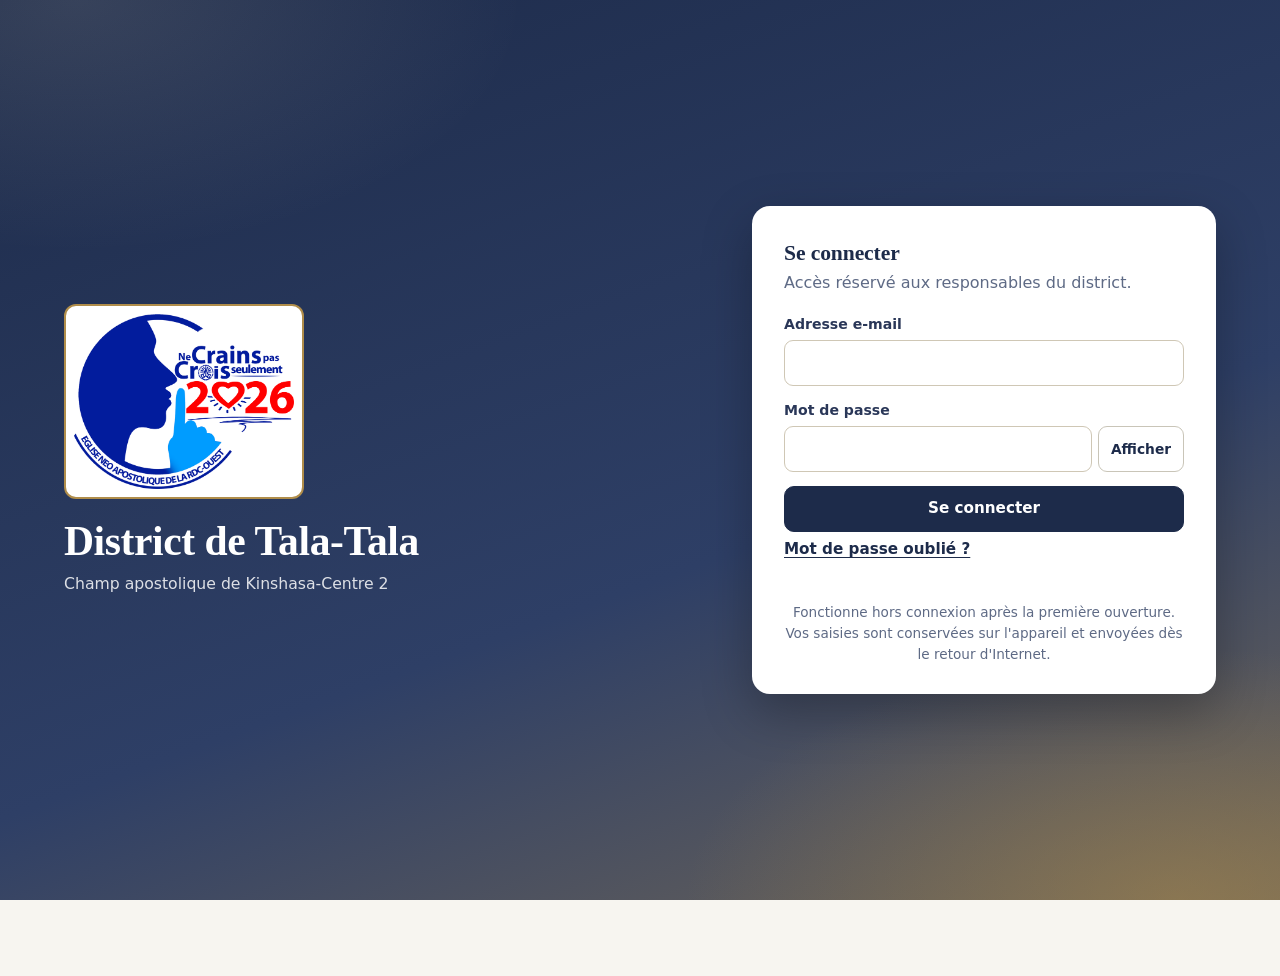
==== commit 2f694bec: "Mode sombre corrigé et design inspiré de l'application de finances - Mode sombre : les couleurs somb" ====
--- a/index.html
+++ b/index.html
@@ -4,7 +4,7 @@
 <meta charset="utf-8">
 <meta name="viewport" content="width=device-width, initial-scale=1, viewport-fit=cover">
 <title>District Tala-Tala — Statistiques</title>
-<meta name="theme-color" content="#021c9d">
+<meta name="theme-color" content="#1d2b4a">
 <meta name="description" content="Rapports et statistiques du district de Tala-Tala, champ apostolique de Kinshasa-Centre 2">
 <meta http-equiv="Content-Security-Policy" content="default-src 'self'; script-src 'self'; style-src 'self' 'unsafe-inline'; img-src 'self' data: blob:; font-src 'self'; connect-src 'self' https://kpdyowuhxekajsbnormp.supabase.co; object-src 'none'; base-uri 'self'; form-action 'self'">
 <link rel="manifest" href="manifest.webmanifest">
--- a/styles.css
+++ b/styles.css
@@ -909,19 +909,6 @@
 
 /* ===== Mode nuit (choix dans Compte) — les jetons --reg-* ont leur version sombre plus haut ===== */
 
-/* Connexion : panneau de marque en dégradé bleu nuit vers or, filet doré décoratif. */
-.auth-brand {
-  position: relative; overflow: hidden; isolation: isolate;
-  background:
-    radial-gradient(60% 55% at 14% 6%, rgba(176, 141, 74, .40), transparent 70%),
-    radial-gradient(50% 45% at 96% 100%, rgba(176, 141, 74, .28), transparent 70%),
-    linear-gradient(160deg, #021c9d 0%, #0b1a3f 60%, #1d2b4a 100%);
-}
-.auth-brand::after {
-  content: ""; position: absolute; inset: 10px; z-index: -1; pointer-events: none;
-  border: 1px solid rgba(217, 181, 106, .45); border-radius: 16px;
-}
-
 /* Progression : barre fine dorée, sans animation perpétuelle. */
 .rate-row { padding: .5rem 0; }
 .rate-head { display: flex; justify-content: space-between; gap: .5rem; font-size: .92rem; color: var(--ink); }
@@ -935,3 +922,166 @@
   body { font-family: Georgia, "Times New Roman", serif; }
   h1, h2, h3 { font-family: Georgia, "Times New Roman", serif; }
 }
+
+/* ===== Inspiration « Famille IPANGA » : ardoise, or, papier chaud =====
+   Mêmes codes que l'application de finances : bleu ardoise, filets et pastilles dorés,
+   cartes arrondies à bordure chaude, séparateurs en pointillés, titres Georgia. */
+:root {
+  --navy: #1d2b4a; --navy-deep: #131d34;
+  --head: #1d2b4a; --head-2: #2e3f66; --head-ink: #1d2b4a;
+  --paper: #f7f5f0; --reg-paper: #f7f5f0; --reg-marine: #1d2b4a; --reg-ink: #1d2b4a;
+  --card-tint: #fbf9f3;
+  --gold: #b08d4a; --gold-light: #efe4cc; --line: #e4ded0; --field: #cfc7b5;
+  --serif: Georgia, "Times New Roman", "Noto Serif", serif;
+  --r: 9px; --r-lg: 12px;
+  --lift: 0 1px 2px rgba(29, 43, 74, .06);
+  --stamp: rgba(29, 43, 74, .85);
+}
+@media (prefers-color-scheme: dark) {
+  :root:not([data-theme="light"]) {
+    --paper: #0f1422; --reg-paper: #0f1422; --card: #171e32; --card-tint: #1b2339;
+    --ink: #f1ede2; --ink-2: #d6d3c8; --muted: #a9b0c6;
+    --navy: #3b5ba5; --navy-deep: #2c4786;
+    --head: #151c2f; --head-2: #1f2a47; --head-ink: #f1ede2;
+    --reg-marine: #9db4e8; --reg-ink: #f1ede2;
+    --gold: #d9b56a; --gold-light: #3a3425; --line: #2a3350; --field: #3d4768;
+    --rule: #5f668a; --rule-strong: #2a3350;
+    --lift: none;
+  }
+}
+
+body { background-color: var(--paper); color: var(--ink); }
+body::before { opacity: .02; }
+h1, h2 { color: var(--head-ink); }
+.card h3 { color: var(--head-ink); }
+
+/* En-tête et bandeau d'accueil : ardoise, anneau et filet dorés */
+header.top { background: var(--head); box-shadow: 0 2px 10px rgba(19, 29, 52, .28); }
+header.top .brand img { border: 2px solid var(--gold); }
+.hero { background: linear-gradient(160deg, var(--head) 0%, var(--head-2) 100%); border-bottom: 3px solid var(--gold); }
+.hero h2 { color: #fff; }
+
+/* Cartes arrondies à bordure chaude */
+.card { border: 1px solid var(--line); border-radius: 12px; box-shadow: var(--lift); }
+.card.alert { border-color: var(--warn); }
+.title-row { border-bottom: 1px solid var(--line); }
+
+/* Listes et tableaux : séparateurs en pointillés */
+.list, .tiles { border-top: 1px dashed var(--line); }
+.row-item, .tile, .kv { border-bottom: 1px dashed var(--line); }
+th, td { border-bottom: 1px dashed var(--line); }
+.kv:last-child { border-bottom: none; }
+
+/* Boutons et champs : coins arrondis, champs encadrés */
+.btn { border-radius: 10px; }
+input:not([type="checkbox"]):not([type="radio"]):not([type="button"]):not([type="submit"]):not([type="file"]),
+select, textarea {
+  border: 1px solid var(--field); border-radius: 9px; background: var(--card);
+  padding: .6rem .7rem;
+}
+input:not([type="checkbox"]):not([type="radio"]):not([type="button"]):not([type="submit"]):not([type="file"]):focus,
+select:focus, textarea:focus { border-color: var(--sky); }
+label, legend { font-weight: 600; font-size: .88rem; }
+
+/* États : pastilles arrondies teintées */
+.chip { padding: .15rem .6rem; border-radius: 999px; background: var(--gold-light); color: var(--head-ink); font-variant-caps: normal; letter-spacing: 0; }
+.chip::before { display: none; }
+.chip.good { background: var(--good-bg); color: var(--good); }
+.chip.warn { background: var(--warn-bg); color: var(--warn); }
+.chip.bad { background: var(--bad-bg); color: var(--bad); }
+.chip.info { background: var(--info-bg); color: var(--info); }
+
+/* Navigation basse : icône et filet dorés sur l'onglet actif */
+nav.bottom { background: var(--card); border-top: 1px solid var(--line); box-shadow: none; }
+nav.bottom button.active { color: var(--head-ink); }
+nav.bottom button.active::before { background: var(--gold); }
+nav.bottom button.active .ni { color: var(--gold); }
+@media (prefers-color-scheme: dark) {
+  :root:not([data-theme="light"]) nav.bottom button.active { color: var(--head-ink); }
+  :root:not([data-theme="light"]) nav.bottom button.active::before { background: var(--gold); }
+  :root:not([data-theme="light"]) .tile .num, :root:not([data-theme="light"]) .step-no { color: var(--gold); }
+  :root:not([data-theme="light"]) .chip.info { color: var(--info); }
+}
+.tabs button.active { background: var(--navy); border-color: var(--navy); }
+.reg-progress > span { background: var(--gold); }
+
+/* Connexion : carte blanche arrondie sur dégradé ardoise → or (comme l'application de finances) */
+.auth {
+  background:
+    radial-gradient(55% 40% at 92% 100%, rgba(176, 141, 74, .45), transparent 70%),
+    radial-gradient(50% 40% at 6% 0%, rgba(239, 228, 204, .12), transparent 70%),
+    linear-gradient(160deg, #1d2b4a 0%, #2e3f66 60%, #b08d4a 140%);
+}
+.auth-brand { background: none; }
+.auth-brand .login-logo { border: 2px solid var(--gold); }
+.auth-form {
+  background: var(--card); color: var(--ink); border-radius: 18px;
+  margin: 0 1rem 1.5rem; flex: 0 0 auto; padding: 1.6rem 1.35rem 1.3rem;
+  box-shadow: 0 18px 50px rgba(0, 0, 0, .28);
+}
+.auth-form::before { display: none; }
+@media (min-width: 900px) {
+  .auth { align-items: center; }
+  .auth-brand { flex: 1 1 50%; min-height: 0; }
+  .auth-form { flex: 0 0 29rem; margin: 2rem 4rem 2rem 0; padding: 2.2rem 2rem 1.8rem; }
+}
+
+/* Focus programmatique de <main> : aucun anneau (le liseré bleu apparaissait aux angles). */
+main[tabindex="-1"]:focus, main[tabindex="-1"]:focus-visible { outline: none; box-shadow: none; }
+
+/* >>> MODE-SOMBRE-GENERE (tools/mode-sombre.py) — ne pas modifier à la main */
+:root[data-theme="dark"] {
+    --paper: #0a0c18;
+    --card: #111528;
+    --card-tint: #13182c;
+    --ink: #eef2fc;
+    --ink-2: #c5cee6;
+    --muted: #9aa8c9;
+    --navy: #1f44b8;
+    --navy-deep: #040a24;
+    --sky: #3fb3ff;
+    --sky-soft: #152a44;
+    --red: #ff5a5a;
+    --rule: #5f668a;
+    --focus: 0 0 0 3px rgba(63, 179, 255, .9);
+    --rule-strong: #2c3350;
+    --rule-margin: #8b3a3a;
+    --good: #8ff0b4; --good-bg: #0f3223;
+    --warn: #ffd27a; --warn-bg: #3a2a0c;
+    --bad: #ff9aa6; --bad-bg: #3f1420;
+    --info: #a9ccff; --info-bg: #13294f;
+    --lift: none;
+    color-scheme: dark;
+  }
+:root[data-theme="dark"] .btn.primary:hover { background: #5585e6; border-color: #5585e6; }
+:root[data-theme="dark"] .btn.danger { background: #a3121f; border-color: #a3121f; color: #fff; }
+  :root[data-theme="dark"] .btn.danger:hover { background: #b8182a; border-color: #b8182a; }
+:root[data-theme="dark"] .btn.ghost { color: var(--sky); }
+  :root[data-theme="dark"] .btn.ghost:hover { background: rgba(63, 179, 255, .12); color: var(--sky); }
+:root[data-theme="dark"] .linklike { color: var(--sky); }
+:root[data-theme="dark"] .step-no { color: var(--sky); }
+:root[data-theme="dark"] .chip.info { color: #9cc6ff; }
+:root[data-theme="dark"] .tile .num { color: var(--sky); }
+:root[data-theme="dark"] .card.is-validated .stamp {
+    color: var(--sky); opacity: .7; mix-blend-mode: screen;
+  }
+:root[data-theme="dark"] { --sig-gold: #f0c75e; --sig-paper: #111528; --sig-l1: #1d2a52; --sig-l2: #3350a0; --sig-l3: #3a58b8; }
+:root[data-theme="dark"] nav.bottom button.active { color: var(--sky); }
+  :root[data-theme="dark"] nav.bottom button.active::before { background: var(--sky); }
+:root[data-theme="dark"] .pw-toggle { color: var(--sky); }
+:root[data-theme="dark"] { --reg-paper: #0a0c18; --reg-ink: #eef2fc; --reg-marine: #1f44b8; --reg-gold: #d9b56a; --reg-rubric: #ff5a5a; }
+:root[data-theme="dark"] {
+    --paper: #0f1422; --reg-paper: #0f1422; --card: #171e32; --card-tint: #1b2339;
+    --ink: #f1ede2; --ink-2: #d6d3c8; --muted: #a9b0c6;
+    --navy: #3b5ba5; --navy-deep: #2c4786;
+    --head: #151c2f; --head-2: #1f2a47; --head-ink: #f1ede2;
+    --reg-marine: #9db4e8; --reg-ink: #f1ede2;
+    --gold: #d9b56a; --gold-light: #3a3425; --line: #2a3350; --field: #3d4768;
+    --rule: #5f668a; --rule-strong: #2a3350;
+    --lift: none;
+  }
+:root[data-theme="dark"] nav.bottom button.active { color: var(--head-ink); }
+  :root[data-theme="dark"] nav.bottom button.active::before { background: var(--gold); }
+  :root[data-theme="dark"] .tile .num, :root[data-theme="dark"] .step-no { color: var(--gold); }
+  :root[data-theme="dark"] .chip.info { color: var(--info); }
+/* <<< MODE-SOMBRE-GENERE */
